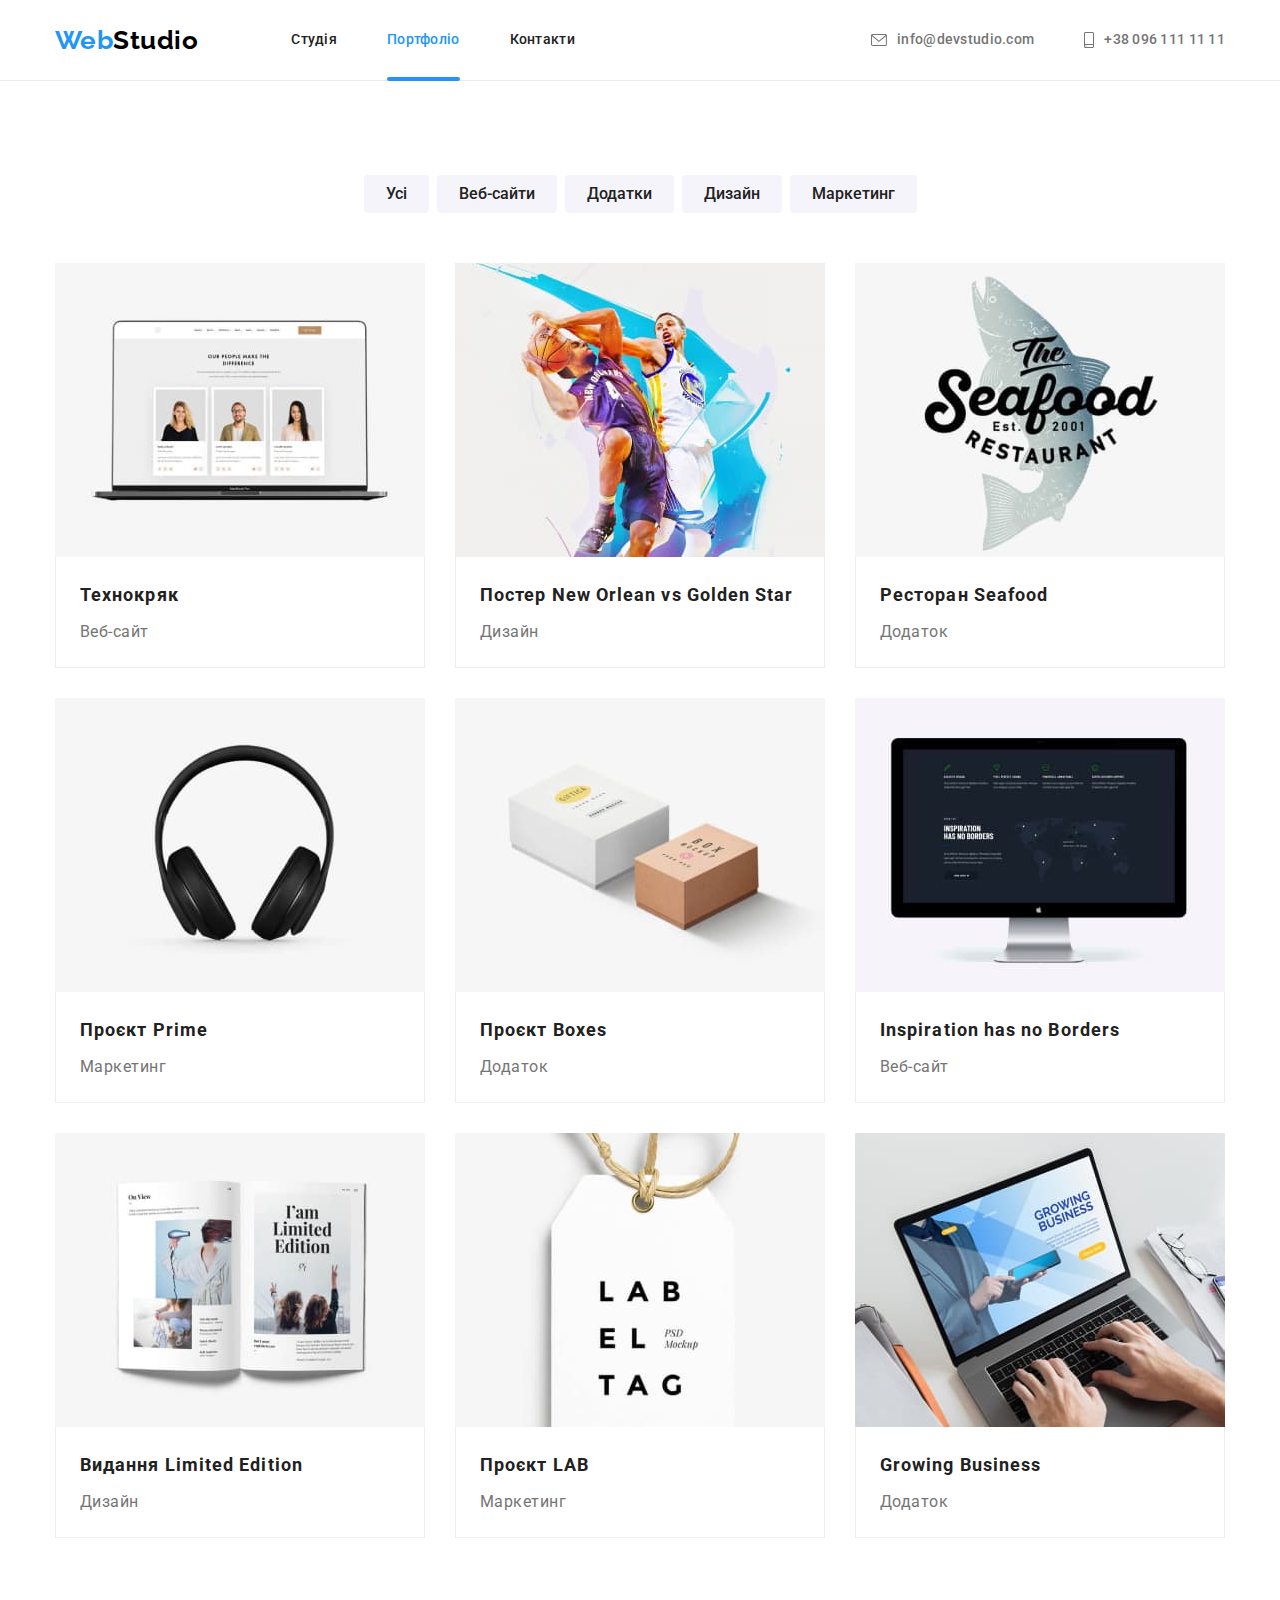
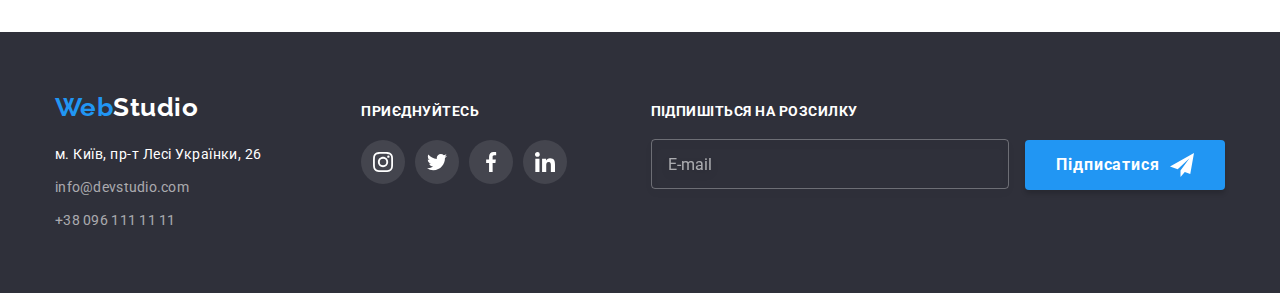
==== portfolio.html @ 4502554c "Initial commit" ====
<!DOCTYPE html>
<html lang="uk">

<head>
    <meta charset="utf-8" />
    <meta http-equiv="X-UA-Compatible" content="IE=edge" />
    <title>Web Studio (Version 2.1)</title>
    <meta name="viewport" content="width=device-width, initial-scale=1" />
    <link rel="preconnect" href="https://fonts.googleapis.com">
    <link rel="preconnect" href="https://fonts.gstatic.com" crossorigin>
    <link
        href="https://fonts.googleapis.com/css2?family=Raleway:wght@700&family=Roboto:wght@400;500;700;900&display=swap"
        rel="stylesheet">
    <link rel="stylesheet"
        href="https://cdnjs.cloudflare.com/ajax/libs/modern-normalize/1.0.0/modern-normalize.min.css" />
    <link rel="stylesheet" href="./css/styles.css" />

</head>

<body>
    <!-- шапка -->
    <header class="page-header">
        <div class="container">
            <!-- Навігація по сайту -->
            <nav class="nav">
                <a href="./index.html" class="logo"><span class="logo-accent">Web</span>Studio</a>
                <ul class="site-nav">
                    <li class="item"><a href="./index.html" class="link">Студія</a></li>
                    <li class="item"><a href="./portfolio.html" class="link current">Портфоліо</a></li>
                    <li class="item"><a href="#" class="link">Контакти</a></li>
                </ul>
            </nav>
            <ul class="contacts-list">
                <li class="item"><a href="mailto:info@devstudio.com" class="contacts">
                        <svg width="16" height="12">
                            <use href="./images/icons.svg#icon-envelope"></use>
                        </svg>info@devstudio.com
                    </a></li>
                <li class="item"><a href="tel:+38 096 111 11 11" class="contacts"><svg width="10" height="16">
                            <use href="./images/icons.svg#icon-smartphone"></use>
                        </svg>+38 096 111 11 11</a></li>
            </ul>
        </div>
    </header>
    <main>
        <section class="projects">
            <div class="container">
                <h1 class="visually-hidden">Projects</h1>
                <ul class="filter">
                    <li class="item"><button type="button" class="filter-button">Усі</button></li>
                    <li class="item"><button type="button" class="filter-button">Веб-сайти</button></li>
                    <li class="item"><button type="button" class="filter-button">Додатки</button></li>
                    <li class="item"><button type="button" class="filter-button">Дизайн</button></li>
                    <li class="item"><button type="button" class="filter-button">Маркетинг</button></li>
                </ul>
                <ul class="projects-list">
                    <li class="projects-item">
                        <a href="" class="projects-link">
                            <div class="projects-img">
                                <img src="./images/project1.jpg" alt="ноутбук з відкритим вебсайтом" width="370">
                                <div class="projects-overlay">
                                    <p>Ресурс пропонує комплексні пропозиції з різним
                                        рівнем функціоналу та сервісів. Все це дозволить відвідувачу отримати
                                        вичерпні відомості про компанію чи приватну особу.
                                    </p>
                                </div>
                            </div>
                            <div class="projects-discription">
                                <h2 class="title">Технокряк</h2>
                                <p class="text">Веб-сайт</p>
                            </div>

                        </a>
                    </li>
                    <li class="projects-item">
                        <a href="" class="projects-link">
                            <div class="projects-img">
                                <img src="./images/project2.jpg" alt="2 баскетболісти" width="370">
                                <div class="projects-overlay">
                                    <p>Ресурс пропонує комплексні пропозиції з різним
                                        рівнем функціоналу та сервісів. Все це дозволить відвідувачу отримати
                                        вичерпні відомості про компанію чи приватну особу.</p>
                                </div>
                            </div>
                            <div class="projects-discription">
                                <h2 class="title">Постер New Orlean vs Golden Star</h2>
                                <p class="text">Дизайн</p>
                            </div>
                        </a>
                    </li>
                    <li class="projects-item">
                        <a href="" class="projects-link">
                            <div class="projects-img">
                                <img src="./images/project3.jpg" alt="лого рибного ресторану" width="370">
                                <div class="projects-overlay">
                                    <p>Ресурс пропонує комплексні пропозиції з різним
                                        рівнем
                                        функціоналу та сервісів. Все це дозволить відвідувачу отримати
                                        вичерпні відомості про компанію чи приватну особу.</p>
                                </div>
                            </div>
                            <div class="projects-discription">
                                <h2 class="title">Ресторан Seafood</h2>
                                <p class="text">Додаток</p>
                            </div>
                        </a>
                    </li>
                    <li class="projects-item">
                        <a href="" class="projects-link">
                            <div class="projects-img">
                                <img src="./images/project4.jpg" alt="навушники" width="370">
                                <div class="projects-overlay">
                                    <p>Ресурс пропонує комплексні пропозиції з різним
                                        рівнем
                                        функціоналу та сервісів. Все це дозволить відвідувачу отримати
                                        вичерпні відомості про компанію чи приватну особу.</p>
                                </div>
                            </div>
                            <div class="projects-discription">
                                <h2 class="title">Проєкт Prime</h2>
                                <p class="text">Маркетинг</p>
                            </div>
                        </a>
                    </li>
                    <li class="projects-item">
                        <a href="" class="projects-link">
                            <div class="projects-img">
                                <img src="./images/project5.jpg" alt="2 коробки" width="370">
                                <div class="projects-overlay">
                                    <p>Ресурс пропонує комплексні пропозиції з різним
                                        рівнем
                                        функціоналу та сервісів. Все це дозволить відвідувачу отримати
                                        вичерпні відомості про компанію чи приватну особу.</p>
                                </div>
                            </div>
                            <div class="projects-discription">
                                <h2 class="title">Проєкт Boxes</h2>
                                <p class="text">Додаток</p>
                            </div>
                        </a>
                    </li>
                    <li class="projects-item">
                        <a href="" class="projects-link">
                            <div class="projects-img">
                                <img src="./images/project6.jpg" alt="компьютер Apple" width="370">
                                <div class="projects-overlay">
                                    <p>Ресурс пропонує комплексні пропозиції з різним
                                        рівнем
                                        функціоналу та сервісів. Все це дозволить відвідувачу отримати
                                        вичерпні відомості про компанію чи приватну особу.</p>
                                </div>
                            </div>
                            <div class="projects-discription">
                                <h2 class="title">Inspiration has no Borders</h2>
                                <p class="text">Веб-сайт</p>
                            </div>
                        </a>
                    </li>
                    <li class="projects-item">
                        <a href="" class="projects-link">
                            <div class="projects-img">
                                <img src="./images/project7.jpg" alt="відкрита книга" width="370">
                                <div class="projects-overlay">
                                    <p>Ресурс пропонує комплексні пропозиції з різним
                                        рівнем
                                        функціоналу та сервісів. Все це дозволить відвідувачу отримати
                                        вичерпні відомості про компанію чи приватну особу.</p>
                                </div>
                            </div>
                            <div class="projects-discription">
                                <h2 class="title">Видання Limited Edition</h2>
                                <p class="text">Дизайн</p>
                            </div>
                        </a>
                    </li>
                    <li class="projects-item">
                        <a href="" class="projects-link">
                            <div class="projects-img">
                                <img src="./images/project8.jpg" alt="етикетка від одягу" width="370">
                                <div class="projects-overlay">
                                    <p>Ресурс пропонує комплексні пропозиції з різним
                                        рівнем функціоналу та сервісів. Все це дозволить відвідувачу отримати
                                        вичерпні відомості про компанію чи приватну особу.</p>
                                </div>
                            </div>
                            <div class="projects-discription">
                                <h2 class="title">Проєкт LAB</h2>
                                <p class="text">Маркетинг</p>
                            </div>
                        </a>
                    </li>
                    <li class="projects-item">
                        <a href="" class="projects-link">
                            <div class="projects-img">
                                <img src="./images/project9.jpg" alt="людина працює на ноутбуці" width="370">
                                <div class="projects-overlay">
                                    <p>Ресурс пропонує комплексні пропозиції з різним
                                        рівнем
                                        функціоналу та сервісів. Все це дозволить відвідувачу отримати
                                        вичерпні відомості про компанію чи приватну особу.</p>
                                </div>
                            </div>
                            <div class="projects-discription">
                                <h2 class="title">Growing Business</h2>
                                <p class="text">Додаток</p>
                            </div>
                        </a>
                    </li>
                </ul>
            </div>
        </section>
    </main>
    <!-- футер -->
    <footer class="page-footer">
        <div class="container">
            <div class="footer-div">
                <div class="page-footer-contacts">
                    <a href="./index.html" class="logo"><span class="logo-accent">Web</span>Studio</a>
                    <address>
                        <ul class="address-list">
                            <li class="item"><a href="https://goo.gl/maps/CPtrU1FHBa2aNyZL9" class="location"
                                    target="_blank" rel="noopener noreferrer nofollow">м. Київ, пр-т Лесі Українки,
                                    26</a>
                            </li>
                            <li class="item"><a href="mailto:info@devstudio.com" class="contacts">info@devstudio.com</a>
                            </li>
                            <li class="item"><a href="tel:+38 096 111 11 11" class="contacts">+38 096 111 11 11</a></li>
                        </ul>
                    </address>
                </div>
                <div class="page-footer-soc-block">
                    <p class="soc-links-title">приєднуйтесь</p>
                    <ul class="soc-list">
                        <li class="soc-item"><a href="" class="soc-link"><svg class="soc-icon" width="20" height="20">
                                    <use href="./images/icons.svg#icon-instagram"></use>
                                </svg> </a></li>
                        <li class="soc-item"><a href="" class="soc-link"><svg class="soc-icon" width="20" height="20">
                                    <use href="./images/icons.svg#icon-twitter"></use>
                                </svg> </a></li>
                        <li class="soc-item"><a href="" class="soc-link"><svg class="soc-icon" width="20" height="20">
                                    <use href="./images/icons.svg#icon-facebook"></use>
                                </svg> </a></li>
                        <li class="soc-item"><a href="" class="soc-link"><svg class="soc-icon" width="20" height="20">
                                    <use href="./images/icons.svg#icon-linkedin"></use>
                                </svg> </a></li>
                    </ul>
                </div>
                <form name="form-subscribe" class="form-subscribe">
                    <label for="subscribe" class="subscribe-label">Підпишіться на розсилку</label>
                    <input type="email" name="email" id="subscribe" class="subscribe-input" placeholder="E-mail">
                    <button type="submit" class="subscribe-button">
                        <span class="button-text">Підписатися
                            <svg class="icon-send" width="24" height="24">
                                <use href="./images/icons.svg#icon-send"></use>
                            </svg>
                        </span>
                    </button>
                </form>
            </div>
        </div>
    </footer>
</body>

</html>
---- css/styles.css ----
/*   Для проверки границ блока:
outline: 2px dotted gray;
  background-color:tomato; */

:root {
  --primary-text-color: #757575;
  --main-light-color: #ffffff;
  --main-dark-color: #212121;
  --accent-color: #2196f3;
  --background-color: #ffffff;
  --section-background-color: #2f303a;
  --secondary-bcg-color: #f5f4fa;
}
body {
  background-color: var(--background-color);
  color: var(--primary-text-color);
  font-family: 'Roboto', sans-serif;
  font-weight: 400;
  letter-spacing: 0.03em;
}
/* Общие для всех */

h1,
h2,
h3,
h4,
h5,
h6,
p,
ul,
li {
  padding: 0;
  margin: 0;
}
a {
  text-decoration: none;
}
img {
  display: block;
  max-width: 100%;
  height: auto;
}
ul {
  list-style: none;
}
.title {
  color: var(--main-dark-color);
}
.section-title {
  color: var(--main-dark-color);
  font-weight: 700;
  font-size: 36px;
  line-height: 1.17;
  text-align: center;
}
.visually-hidden {
  position: absolute;
  white-space: nowrap;
  width: 1px;
  height: 1px;
  overflow: hidden;
  border: 0;
  padding: 0;
  clip: rect(0 0 0 0);
  clip-path: inset(50%);
  margin: -1px;
}
.section {
  padding: 94px 0;
}
.container {
  width: 1200px;
  padding: 0 15px;
  margin: 0 auto;
}

/* Header */
.page-header {
  border-bottom: 1px solid #ececec;
}

.logo {
  color: #000000;
  font-family: 'Raleway';
  font-weight: 700;
  font-size: 26px;
  line-height: 1.19;
  margin-right: 93px;
}
.logo-accent {
  color: var(--accent-color);
}
/* Site nav */
.page-header .container {
  display: flex;
  align-items: center;
  justify-content: space-between;
}
.nav {
  display: flex;
  align-items: center;
}
.site-nav {
  display: flex;
  align-items: center;
}
.site-nav .item:not(:last-child) {
  margin-right: 50px;
}
.site-nav .link {
  position: relative;
  display: block;
  padding-top: 32px;
  padding-bottom: 32px;
  transition-property: color;
  transition-duration: 250ms;
  transition-timing-function: cubic-bezier(0.4, 0, 0.2, 1);

  color: var(--main-dark-color);
  font-weight: 500;
  font-size: 14px;
  line-height: 1.14;
  letter-spacing: 0.02em;
}
.site-nav .link:hover,
.site-nav .link:focus {
  color: var(--accent-color);
}
.site-nav .link.current {
  color: var(--accent-color);
}
.link.current::after {
  content: '';
  position: absolute;
  bottom: -1px;
  display: block;
  width: 100%;
  height: 4px;
  background-color: currentColor;
  border-radius: 2px;
}
/* Контакты */
.contacts-list {
  display: flex;
}
.contacts-list .item:not(:last-child) {
  margin-right: 50px;
}
.contacts {
  display: flex;
  align-items: center;
  color: var(--primary-text-color);
  font-weight: 500;
  font-size: 14px;
  line-height: 1.14;
  letter-spacing: 0.02em;
  gap: 10px;
  fill: currentColor;
  transition-property: color;
  transition-duration: 250ms;
  transition-timing-function: cubic-bezier(0.4, 0, 0.2, 1);
}
.contacts:hover,
.contacts:focus {
  color: var(--accent-color);
  fill: currentColor;
}

/* Секция-герой */
.hero .container {
  padding-top: 200px;
  padding-bottom: 200px;
}
.hero {
  text-align: center;
  background-color: var(--section-background-color);
  background-image: linear-gradient(to right, rgba(47, 48, 58, 0.4), rgba(47, 48, 58, 0.4)),
    url(../images/hero1.jpg);
  max-width: 1600px;
  height: 600px;
  margin-left: auto;
  margin-right: auto;
  background-repeat: no-repeat;
  background-size: cover;
  background-position: center;
}
.hero-title {
  color: var(--main-light-color);
  font-weight: 900;
  font-size: 44px;
  line-height: 1.36;
  letter-spacing: 0.06em;
  text-transform: uppercase;
  margin-left: auto;
  margin-right: auto;
  margin-bottom: 30px;
  width: 696px;
}
.hero-btn {
  padding: 10px 32px;
  color: var(--main-light-color);
  background-color: var(--accent-color);
  border: 0;
  box-shadow: 0px 4px 4px rgba(0, 0, 0, 0.15);
  border-radius: 4px;
  cursor: pointer;
  font-family: inherit;
  font-weight: 700;
  font-size: 16px;
  line-height: 1.88;
  letter-spacing: 0.06em;
  transition-property: background-color;
  transition-duration: 250ms;
  transition-timing-function: cubic-bezier(0.4, 0, 0.2, 1);
}
.hero-btn:hover,
.hero-btn:focus {
  background-color: #188ce8;
}

/* Наші переваги (benefits) */
.benefits-list {
  display: flex;
  align-items: flex-start;
}
.benefits-list .item {
  margin-right: 30px;
  flex-basis: calc((100% - 90px) / 4);
}
.benefits-icon {
  display: flex;
  height: 120px;
  background-color: var(--secondary-bcg-color);
  border-radius: 4px;
  margin-bottom: 30px;
  align-items: center;
  justify-content: center;
}

.benefits-list .item:last-child {
  margin-right: 0;
}

.benefits .title {
  font-weight: 700;
  font-size: 14px;
  line-height: 1.14;
  text-transform: uppercase;
  margin-bottom: 10px;
}
.benefits-text {
  font-size: 14px;
  line-height: 1.7;
}

/* Чем занимаемся (features) */
.features {
  padding-top: 0;
}
.features .container {
  text-align: center;
}
.features-list {
  display: flex;
}
.features-list .item {
  flex-basis: calc((100% - 60px) / 3);
  position: relative;
}
.features-list .item:not(:last-child) {
  margin-right: 30px;
}
.features .section-title {
  margin-bottom: 50px;
}
.features-label {
  position: absolute;
  bottom: 0;
  padding: 27px;
  width: 100%;
  font-weight: 700;
  font-size: 14px;
  line-height: 1.14;
  text-align: center;
  text-transform: uppercase;
  color: var(--main-light-color);
  background-color: rgba(47, 48, 58, 0.8);
}

/* team */
.team {
  background-color: var(--secondary-bcg-color);
}
.team .container {
  text-align: center;
}
.team-list {
  display: flex;
  align-items: center;
}
.team .section-title {
  margin-bottom: 50px;
}
.team-member {
  background: var(--background-color);
  box-shadow: 0px 1px 3px rgba(0, 0, 0, 0.12), 0px 1px 1px rgba(0, 0, 0, 0.14),
    0px 2px 1px rgba(0, 0, 0, 0.2);
  border-radius: 0px 0px 4px 4px;
  flex-basis: calc((100% - 90px) / 4);
}
.team-member:not(:last-child) {
  margin-right: 30px;
}
.team-description {
  padding: 30px 32px;
}
.team-member .title {
  font-weight: 500;
  font-size: 16px;
  line-height: 1.18;
  margin-bottom: 10px;
}
.team-member-text {
  font-size: 16px;
  line-height: 1.18;
  margin-bottom: 16px;
}

.soc-list {
  display: flex;
  justify-content: center;
  gap: 10px;
}
.soc-link {
  width: 44px;
  height: 44px;
  display: flex;
  align-items: center;
  justify-content: center;
  border-radius: 50%;
  color: #afb1b8;
  background-color: var(--main-light-color);
  transition-property: background-color, color;
  transition-duration: 250ms;
  transition-timing-function: cubic-bezier(0.4, 0, 0.2, 1);
}

.soc-icon {
  fill: currentColor;
}
.soc-link:hover,
.soc-link:focus {
  background-color: var(--accent-color);
  color: var(--main-light-color);
}

/* Постійні клієнти */

.clients .section-title {
  margin-bottom: 50px;
}
.clients-list {
  display: flex;
  gap: 30px;
}
.clients-item {
  width: calc((100% - 150px) / 6);
}
.clients-link {
  width: 100%;
  height: 92px;
  display: flex;
  color: #afb1b8;
  border: 1px solid #afb1b8;
  border-radius: 4px;
  align-items: center;
  justify-content: center;
  transition-property: border-color, color;
  transition-duration: 250ms;
  transition-timing-function: cubic-bezier(0.4, 0, 0.2, 1);
}
.clients-icon {
  fill: currentColor;
}
.clients-link:hover,
.clients-link:focus {
  border-color: var(--accent-color);
  color: var(--accent-color);
}

/* Футер */
footer {
  background-color: var(--section-background-color);
}
.page-footer {
  padding-top: 60px;
  padding-bottom: 60px;
}
footer .logo {
  color: var(--main-light-color);
  display: block;
  margin-bottom: 20px;
}
.address-list .item:not(:last-child) {
  margin-bottom: 9px;
}
address .contacts {
  font-style: normal;
  font-weight: 400;
  font-size: 14px;
  line-height: 1.71;
  color: rgba(255, 255, 255, 0.6);
}
.location {
  font-style: normal;
  font-size: 14px;
  line-height: 1.71;
  color: var(--main-light-color);
  transition-property: color;
  transition-duration: 250ms;
  transition-timing-function: cubic-bezier(0.4, 0, 0.2, 1);
}
.location:hover,
.location:focus {
  color: var(--accent-color);
}
.page-footer-contacts {
  display: block;
  margin-right: 70px;
}
.page-footer-soc-block {
  display: block;
}
.footer-div {
  display: flex;
  align-items: baseline;
}
.soc-links-title {
  font-style: normal;
  font-weight: 700;
  font-size: 14px;
  line-height: 1.14;
  text-transform: uppercase;
  color: var(--main-light-color);
  margin-bottom: 20px;
}
.page-footer .soc-list {
  display: flex;
  gap: 10px;
}
.page-footer .soc-link {
  width: 44px;
  height: 44px;
  display: flex;
  align-items: center;
  justify-content: center;
  border-radius: 50%;
  color: var(--main-light-color);
  background-color: rgba(255, 255, 255, 0.1);
  transition-property: background-color;
  transition-duration: 250ms;
  transition-timing-function: cubic-bezier(0.4, 0, 0.2, 1);
}
.page-footer .soc-icon {
  fill: currentColor;
}
.page-footer .soc-link:hover,
.page-footer .soc-link:focus {
  background-color: var(--accent-color);
}
.form-subscribe {
  margin-left: auto;
}
.subscribe-label {
  display: block;
  margin-bottom: 20px;
  color: var(--main-light-color);
  font-weight: 700;
  font-size: 14px;
  line-height: 16px;
  text-transform: uppercase;
}
.subscribe-input {
  width: 358px;
  height: 50px;
  padding: 15px 16px;
  border: 1px solid rgba(255, 255, 255, 0.3);
  filter: drop-shadow(0px 4px 4px rgba(0, 0, 0, 0.15));
  border-radius: 4px;
  background-color: inherit;
  color: var(--main-light-color);
}
.subscribe-input::placeholder {
  font-size: 16px;
  line-height: 1.25;
  display: flex;
  align-items: center;
  color: rgba(255, 255, 255, 0.6);
}
.subscribe-button {
  width: 200px;
  height: 50px;
  margin-left: 12px;
  color: var(--main-light-color);
  background-color: var(--accent-color);
  border: 0;
  box-shadow: 0px 4px 4px rgba(0, 0, 0, 0.15);
  border-radius: 4px;
  cursor: pointer;
  font-family: inherit;
  font-weight: 700;
  font-size: 16px;
  line-height: 1.88;
  letter-spacing: 0.06em;
  transition-property: background-color;
  transition-duration: 250ms;
  transition-timing-function: cubic-bezier(0.4, 0, 0.2, 1);
}
.subscribe-button:hover,
.subscribe-button:focus {
  background-color: #188ce8;
}
.button-text {
  display: flex;
  align-items: center;
  justify-content: center;
}
.icon-send {
  margin-left: 10px;
  fill: var(--main-light-color);
}
/* Стили для portfolio.html */
.projects {
  padding: 94px 0;
}
.projects .filter {
  display: flex;
  justify-content: center;
  margin-bottom: 50px;
}
.filter .item:not(:last-child) {
  margin-right: 8px;
}

.filter-button {
  background-color: var(--secondary-bcg-color);
  color: var(--main-dark-color);
  border: 0;
  cursor: pointer;
  font-family: inherit;
  font-weight: 500;
  font-size: 16px;
  line-height: 1.62;
  text-align: center;
  background: var(--secondary-bcg-color);
  border-radius: 4px;
  padding: 6px 22px;
  transition-property: background-color, color, box-shadow;
  transition-duration: 250ms;
  transition-timing-function: cubic-bezier(0.4, 0, 0.2, 1);
}

.filter-button:hover,
.filter-button:focus,
.filter-button.current {
  background-color: var(--accent-color);
  color: var(--main-light-color);
  box-shadow: 0px 3px 1px rgba(0, 0, 0, 0.1), 0px 1px 2px rgba(0, 0, 0, 0.08),
    0px 2px 2px rgba(0, 0, 0, 0.12);
}
.projects-list {
  display: flex;
  flex-wrap: wrap;
  gap: 30px;
}
.projects-item {
  flex-basis: calc((100% - 60px) / 3);
}

.projects-img {
  position: relative;
  overflow: hidden;
}
.projects-link {
  position: relative;
  display: block;
  background: #ffffff;
  color: var(--primary-text-color);
  transition-property: box-shadow;
  transition-duration: 250ms;
  transition-timing-function: cubic-bezier(0.4, 0, 0.2, 1);
}
.projects-link:hover,
.projects-link:focus {
  box-shadow: 0px 1px 1px rgba(0, 0, 0, 0.12), 0px 4px 4px rgba(0, 0, 0, 0.06),
    1px 4px 6px rgba(0, 0, 0, 0.16);
}
.projects-link:hover .projects-overlay,
.projects-link:focus .projects-overlay {
  transform: translateY(0);
}

.projects-discription {
  padding: 20px 24px;
  border: 1px solid #eeeeee;
  border-top: 0;
}
.projects .title {
  font-weight: 700;
  font-size: 18px;
  line-height: 2;
  letter-spacing: 0.06em;
  margin-bottom: 4px;
}
.projects .text {
  font-size: 16px;
  line-height: 1.88;
}

.projects-overlay {
  position: absolute;
  left: 0;
  top: 0;

  width: 100%;
  height: 100%;
  display: flex;
  align-items: center;
  padding: 0 24px;

  transform: translateY(100%);
  transition-property: transform;
  transition-duration: 250ms;
  transition-timing-function: cubic-bezier(0.4, 0, 0.2, 1);

  font-size: 18px;
  line-height: 1.56;
  background-color: rgba(33, 150, 243, 0.9);
  color: var(--main-light-color);
}
/* Модальное окно */
.backdrop {
  position: fixed;
  top: 0;
  left: 0;
  width: 100%;
  height: 100%;
  opacity: 1;
  background: rgba(0, 0, 0, 0.2);
  transition: opacity 250ms cubic-bezier(0.4, 0, 0.2, 1),
    visibility 250ms cubic-bezier(0.4, 0, 0.2, 1);
}
.backdrop.is-hidden {
  opacity: 0;
  pointer-events: none;
  visibility: hidden;
}
.backdrop.is-hidden .modal {
  transform: translate(-50%, -50%) scale(0.9);
}

.modal {
  position: absolute;
  top: 50%;
  left: 50%;
  transform: translate(-50%, -50%) scale(1);
  width: 528px;
  height: 581px;
  background-color: var(--background-color);
  box-shadow: 0px 1px 3px rgba(0, 0, 0, 0.12), 0px 1px 1px rgba(0, 0, 0, 0.14),
    0px 2px 1px rgba(0, 0, 0, 0.2);
  border-radius: 4px;
  transition: transform 250ms cubic-bezier(0.4, 0, 0.2, 1),
    box-shadow 250ms cubic-bezier(0.4, 0, 0.2, 1);
  padding: 40px;
}
.close-button {
  position: absolute;
  top: 8px;
  right: 8px;
  width: 30px;
  height: 30px;
  border: 1px solid rgba(0, 0, 0, 0.1);
  border-radius: 50%;
  display: flex;
  align-items: center;
  justify-content: center;
  padding: 0;
  cursor: pointer;
  background: none;
  transition: fill 250ms cubic-bezier(0.4, 0, 0.2, 1);
}
.close-button:hover,
.close-button:focus {
  fill: var(--accent-color);
}
.contact-form-title {
  font-weight: 700;
  font-size: 20px;
  line-height: 1.15;
  text-align: center;
  color: var(--main-dark-color);
  margin-bottom: 12px;
}
.form-field {
  position: relative;
  display: flex;
  flex-direction: column;
  margin-bottom: 10px;
}

.form-label {
  display: block;
  margin-bottom: 4px;
  font-size: 12px;
  line-height: 1.17;
  letter-spacing: 0.01em;
}

.form-input {
  margin: 0;
  padding: 10px 11px 10px 41px;
  border: 1px solid rgba(33, 33, 33, 0.2);
  border-radius: 4px;
  outline: none;
  transition: border-color 250ms cubic-bezier(0.4, 0, 0.2, 1);
}
.form-input:focus {
  border-color: var(--accent-color);
}
.form-icon {
  position: absolute;
  left: 12px;
  top: 50%;
  transform: translateY(-50%);
  transition: fill 250ms cubic-bezier(0.4, 0, 0.2, 1);
}
.form-field:focus-within .form-icon {
  fill: var(--accent-color);
}
.form-textarea {
  width: 100%;
  height: 120px;
  resize: none;
  margin-bottom: 20px;
  padding: 12px 16px;
  border: 1px solid rgba(33, 33, 33, 0.2);
  border-radius: 4px;
  outline: none;
  transition: border-color 250ms cubic-bezier(0.4, 0, 0.2, 1);
}
.form-textarea::placeholder {
  font-size: 12px;
  line-height: 1.17;
  letter-spacing: 0.01em;
  color: rgba(117, 117, 117, 0.5);
}

.form-textarea:focus {
  border-color: var(--accent-color);
}
.form-checkbox-label {
  display: flex;
  align-items: center;
  justify-content: center;
  position: relative;
  height: 24px;
  font-size: 14px;
  line-height: 1.71;
  margin-bottom: 30px;
}
.policy-link {
  text-decoration: underline;
  color: var(--accent-color);
}
.icon-checkbox {
  border: 2px solid var(--main-dark-color);
  border-radius: 2px;
  fill: none;
  margin-right: 7px;
  transition: background-color 250ms cubic-bezier(0.4, 0, 0.2, 1),
    fill 250ms cubic-bezier(0.4, 0, 0.2, 1), border 250ms cubic-bezier(0.4, 0, 0.2, 1);
}
.checkbox-input:checked + .icon-checkbox {
  background-color: var(--accent-color);
  fill: var(--main-light-color);
  border: 0;
}

.form-button {
  display: block;
  width: 200px;
  height: 50px;
  margin: 0 auto;
  padding: 0;
  color: var(--main-light-color);
  background-color: var(--accent-color);
  border: 0;
  box-shadow: 0px 4px 4px rgba(0, 0, 0, 0.15);
  border-radius: 4px;
  cursor: pointer;
  font-family: inherit;
  font-weight: 700;
  font-size: 16px;
  line-height: 1.88;
  align-items: center;
  text-align: center;
  letter-spacing: 0.06em;
  transition-property: background-color;
  transition-duration: 250ms;
  transition-timing-function: cubic-bezier(0.4, 0, 0.2, 1);
}
.form-button:hover,
.form-button:focus {
  background-color: #188ce8;
}
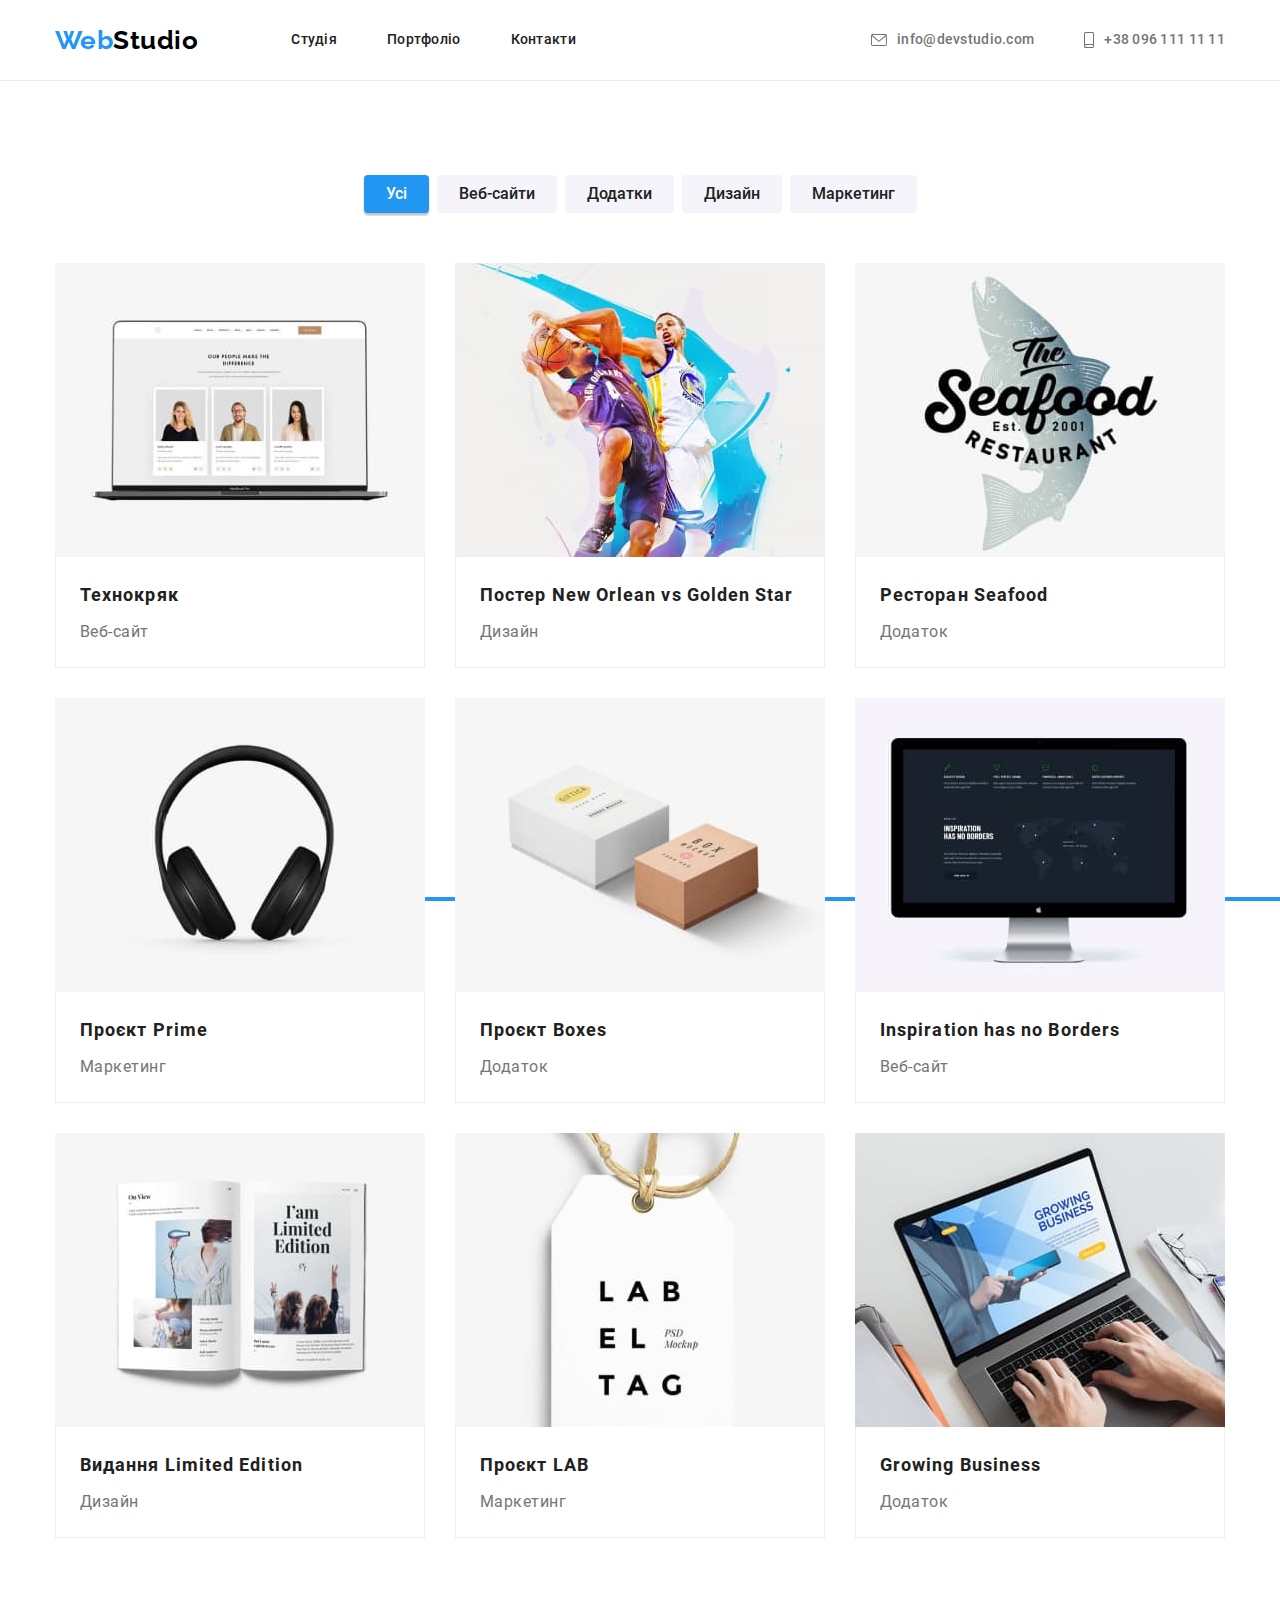
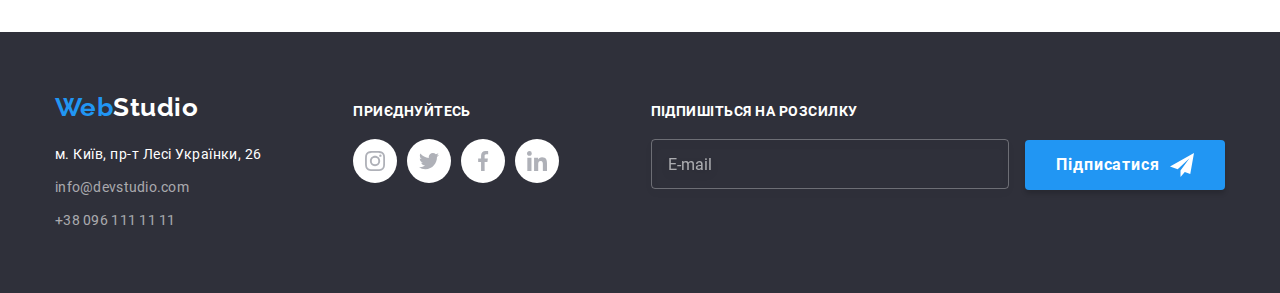
==== commit a0e3705a: "БЕМ+SAS" ====
--- a/portfolio.html
+++ b/portfolio.html
@@ -6,203 +6,201 @@
     <meta http-equiv="X-UA-Compatible" content="IE=edge" />
     <title>Web Studio (Version 2.1)</title>
     <meta name="viewport" content="width=device-width, initial-scale=1" />
-    <link rel="preconnect" href="https://fonts.googleapis.com">
-    <link rel="preconnect" href="https://fonts.gstatic.com" crossorigin>
-    <link
-        href="https://fonts.googleapis.com/css2?family=Raleway:wght@700&family=Roboto:wght@400;500;700;900&display=swap"
-        rel="stylesheet">
-    <link rel="stylesheet"
-        href="https://cdnjs.cloudflare.com/ajax/libs/modern-normalize/1.0.0/modern-normalize.min.css" />
     <link rel="stylesheet" href="./css/styles.css" />
+    <link rel="stylesheet" href="./css/main.min.css" />
 
 </head>
 
 <body>
     <!-- шапка -->
     <header class="page-header">
-        <div class="container">
+        <div class="container page-header__container">
             <!-- Навігація по сайту -->
-            <nav class="nav">
-                <a href="./index.html" class="logo"><span class="logo-accent">Web</span>Studio</a>
+            <nav class="page-header__nav">
+                <a href="./index.html" class="logo page-header__logo">Web<span
+                        class="logo—-dark-piece">Studio</span></a>
                 <ul class="site-nav">
-                    <li class="item"><a href="./index.html" class="link">Студія</a></li>
-                    <li class="item"><a href="./portfolio.html" class="link current">Портфоліо</a></li>
-                    <li class="item"><a href="#" class="link">Контакти</a></li>
+                    <li class="site-nav__item"><a href="./index.html" class="site-nav__link">Студія</a></li>
+                    <li class="site-nav__item site-nav__link--active"><a href="./portfolio.html"
+                            class="site-nav__link">Портфоліо</a></li>
+                    <li class="site-nav__item"><a href="#" class="site-nav__link">Контакти</a></li>
                 </ul>
             </nav>
             <ul class="contacts-list">
-                <li class="item"><a href="mailto:info@devstudio.com" class="contacts">
+                <li class="contacts-list__item"><a href="mailto:info@devstudio.com" class="contacts-list__link">
                         <svg width="16" height="12">
                             <use href="./images/icons.svg#icon-envelope"></use>
                         </svg>info@devstudio.com
                     </a></li>
-                <li class="item"><a href="tel:+38 096 111 11 11" class="contacts"><svg width="10" height="16">
+                <li class="contacts-list__item"><a href="tel:+38 096 111 11 11" class="contacts-list__link"><svg
+                            width="10" height="16">
                             <use href="./images/icons.svg#icon-smartphone"></use>
                         </svg>+38 096 111 11 11</a></li>
             </ul>
         </div>
     </header>
     <main>
-        <section class="projects">
+        <section class="projects section">
             <div class="container">
                 <h1 class="visually-hidden">Projects</h1>
                 <ul class="filter">
-                    <li class="item"><button type="button" class="filter-button">Усі</button></li>
-                    <li class="item"><button type="button" class="filter-button">Веб-сайти</button></li>
-                    <li class="item"><button type="button" class="filter-button">Додатки</button></li>
-                    <li class="item"><button type="button" class="filter-button">Дизайн</button></li>
-                    <li class="item"><button type="button" class="filter-button">Маркетинг</button></li>
+                    <li class="filter__item"><button type="button"
+                            class="filter__button filter__button--active">Усі</button></li>
+                    <li class="filter__item"><button type="button" class="filter__button">Веб-сайти</button></li>
+                    <li class="filter__item"><button type="button" class="filter__button">Додатки</button></li>
+                    <li class="filter__item"><button type="button" class="filter__button">Дизайн</button></li>
+                    <li class="filter__item"><button type="button" class="filter__button">Маркетинг</button></li>
                 </ul>
-                <ul class="projects-list">
-                    <li class="projects-item">
-                        <a href="" class="projects-link">
-                            <div class="projects-img">
+                <ul class="card-set">
+                    <li class="card-set__item">
+                        <a href="" class="project-card">
+                            <div class="project-card__image">
                                 <img src="./images/project1.jpg" alt="ноутбук з відкритим вебсайтом" width="370">
-                                <div class="projects-overlay">
+                                <div class="project-card__overlay">
                                     <p>Ресурс пропонує комплексні пропозиції з різним
                                         рівнем функціоналу та сервісів. Все це дозволить відвідувачу отримати
                                         вичерпні відомості про компанію чи приватну особу.
                                     </p>
                                 </div>
                             </div>
-                            <div class="projects-discription">
-                                <h2 class="title">Технокряк</h2>
-                                <p class="text">Веб-сайт</p>
-                            </div>
-
-                        </a>
-                    </li>
-                    <li class="projects-item">
-                        <a href="" class="projects-link">
-                            <div class="projects-img">
+                            <div class="project-card__meta">
+                                <h2 class="title project-card__name">Технокряк</h2>
+                                <p class="project-card__text">Веб-сайт</p>
+                            </div>
+
+                        </a>
+                    </li>
+                    <li class="card-set__item">
+                        <a href="" class="project-card">
+                            <div class="project-card__image">
                                 <img src="./images/project2.jpg" alt="2 баскетболісти" width="370">
-                                <div class="projects-overlay">
+                                <div class="project-card__overlay">
                                     <p>Ресурс пропонує комплексні пропозиції з різним
                                         рівнем функціоналу та сервісів. Все це дозволить відвідувачу отримати
                                         вичерпні відомості про компанію чи приватну особу.</p>
                                 </div>
                             </div>
-                            <div class="projects-discription">
-                                <h2 class="title">Постер New Orlean vs Golden Star</h2>
-                                <p class="text">Дизайн</p>
-                            </div>
-                        </a>
-                    </li>
-                    <li class="projects-item">
-                        <a href="" class="projects-link">
-                            <div class="projects-img">
+                            <div class="project-card__meta">
+                                <h2 class="title project-card__name">Постер New Orlean vs Golden Star</h2>
+                                <p class="project-card__text">Дизайн</p>
+                            </div>
+                        </a>
+                    </li>
+                    <li class="card-set__item">
+                        <a href="" class="project-card">
+                            <div class="project-card__image">
                                 <img src="./images/project3.jpg" alt="лого рибного ресторану" width="370">
-                                <div class="projects-overlay">
-                                    <p>Ресурс пропонує комплексні пропозиції з різним
-                                        рівнем
-                                        функціоналу та сервісів. Все це дозволить відвідувачу отримати
-                                        вичерпні відомості про компанію чи приватну особу.</p>
-                                </div>
-                            </div>
-                            <div class="projects-discription">
-                                <h2 class="title">Ресторан Seafood</h2>
-                                <p class="text">Додаток</p>
-                            </div>
-                        </a>
-                    </li>
-                    <li class="projects-item">
-                        <a href="" class="projects-link">
-                            <div class="projects-img">
+                                <div class="project-card__overlay">
+                                    <p>Ресурс пропонує комплексні пропозиції з різним
+                                        рівнем
+                                        функціоналу та сервісів. Все це дозволить відвідувачу отримати
+                                        вичерпні відомості про компанію чи приватну особу.</p>
+                                </div>
+                            </div>
+                            <div class="project-card__meta">
+                                <h2 class="title project-card__name">Ресторан Seafood</h2>
+                                <p class="project-card__text">Додаток</p>
+                            </div>
+                        </a>
+                    </li>
+                    <li class="card-set__item">
+                        <a href="" class="project-card">
+                            <div class="project-card__image">
                                 <img src="./images/project4.jpg" alt="навушники" width="370">
-                                <div class="projects-overlay">
-                                    <p>Ресурс пропонує комплексні пропозиції з різним
-                                        рівнем
-                                        функціоналу та сервісів. Все це дозволить відвідувачу отримати
-                                        вичерпні відомості про компанію чи приватну особу.</p>
-                                </div>
-                            </div>
-                            <div class="projects-discription">
-                                <h2 class="title">Проєкт Prime</h2>
-                                <p class="text">Маркетинг</p>
-                            </div>
-                        </a>
-                    </li>
-                    <li class="projects-item">
-                        <a href="" class="projects-link">
-                            <div class="projects-img">
+                                <div class="project-card__overlay">
+                                    <p>Ресурс пропонує комплексні пропозиції з різним
+                                        рівнем
+                                        функціоналу та сервісів. Все це дозволить відвідувачу отримати
+                                        вичерпні відомості про компанію чи приватну особу.</p>
+                                </div>
+                            </div>
+                            <div class="project-card__meta">
+                                <h2 class="title project-card__name">Проєкт Prime</h2>
+                                <p class="project-card__text">Маркетинг</p>
+                            </div>
+                        </a>
+                    </li>
+                    <li class="card-set__item">
+                        <a href="" class="project-card">
+                            <div class="project-card__image">
                                 <img src="./images/project5.jpg" alt="2 коробки" width="370">
-                                <div class="projects-overlay">
-                                    <p>Ресурс пропонує комплексні пропозиції з різним
-                                        рівнем
-                                        функціоналу та сервісів. Все це дозволить відвідувачу отримати
-                                        вичерпні відомості про компанію чи приватну особу.</p>
-                                </div>
-                            </div>
-                            <div class="projects-discription">
-                                <h2 class="title">Проєкт Boxes</h2>
-                                <p class="text">Додаток</p>
-                            </div>
-                        </a>
-                    </li>
-                    <li class="projects-item">
-                        <a href="" class="projects-link">
-                            <div class="projects-img">
+                                <div class="project-card__overlay">
+                                    <p>Ресурс пропонує комплексні пропозиції з різним
+                                        рівнем
+                                        функціоналу та сервісів. Все це дозволить відвідувачу отримати
+                                        вичерпні відомості про компанію чи приватну особу.</p>
+                                </div>
+                            </div>
+                            <div class="project-card__meta">
+                                <h2 class="title project-card__name">Проєкт Boxes</h2>
+                                <p class="project-card__text">Додаток</p>
+                            </div>
+                        </a>
+                    </li>
+                    <li class="card-set__item">
+                        <a href="" class="project-card">
+                            <div class="project-card__image">
                                 <img src="./images/project6.jpg" alt="компьютер Apple" width="370">
-                                <div class="projects-overlay">
-                                    <p>Ресурс пропонує комплексні пропозиції з різним
-                                        рівнем
-                                        функціоналу та сервісів. Все це дозволить відвідувачу отримати
-                                        вичерпні відомості про компанію чи приватну особу.</p>
-                                </div>
-                            </div>
-                            <div class="projects-discription">
-                                <h2 class="title">Inspiration has no Borders</h2>
-                                <p class="text">Веб-сайт</p>
-                            </div>
-                        </a>
-                    </li>
-                    <li class="projects-item">
-                        <a href="" class="projects-link">
-                            <div class="projects-img">
+                                <div class="project-card__overlay">
+                                    <p>Ресурс пропонує комплексні пропозиції з різним
+                                        рівнем
+                                        функціоналу та сервісів. Все це дозволить відвідувачу отримати
+                                        вичерпні відомості про компанію чи приватну особу.</p>
+                                </div>
+                            </div>
+                            <div class="project-card__meta">
+                                <h2 class="title project-card__name">Inspiration has no Borders</h2>
+                                <p class="project-card__text">Веб-сайт</p>
+                            </div>
+                        </a>
+                    </li>
+                    <li class="card-set__item">
+                        <a href="" class="project-card">
+                            <div class="project-card__image">
                                 <img src="./images/project7.jpg" alt="відкрита книга" width="370">
-                                <div class="projects-overlay">
-                                    <p>Ресурс пропонує комплексні пропозиції з різним
-                                        рівнем
-                                        функціоналу та сервісів. Все це дозволить відвідувачу отримати
-                                        вичерпні відомості про компанію чи приватну особу.</p>
-                                </div>
-                            </div>
-                            <div class="projects-discription">
-                                <h2 class="title">Видання Limited Edition</h2>
-                                <p class="text">Дизайн</p>
-                            </div>
-                        </a>
-                    </li>
-                    <li class="projects-item">
-                        <a href="" class="projects-link">
-                            <div class="projects-img">
+                                <div class="project-card__overlay">
+                                    <p>Ресурс пропонує комплексні пропозиції з різним
+                                        рівнем
+                                        функціоналу та сервісів. Все це дозволить відвідувачу отримати
+                                        вичерпні відомості про компанію чи приватну особу.</p>
+                                </div>
+                            </div>
+                            <div class="project-card__meta">
+                                <h2 class="title project-card__name">Видання Limited Edition</h2>
+                                <p class="project-card__text">Дизайн</p>
+                            </div>
+                        </a>
+                    </li>
+                    <li class="card-set__item">
+                        <a href="" class="project-card">
+                            <div class="project-card__image">
                                 <img src="./images/project8.jpg" alt="етикетка від одягу" width="370">
-                                <div class="projects-overlay">
+                                <div class="project-card__overlay">
                                     <p>Ресурс пропонує комплексні пропозиції з різним
                                         рівнем функціоналу та сервісів. Все це дозволить відвідувачу отримати
                                         вичерпні відомості про компанію чи приватну особу.</p>
                                 </div>
                             </div>
-                            <div class="projects-discription">
-                                <h2 class="title">Проєкт LAB</h2>
-                                <p class="text">Маркетинг</p>
-                            </div>
-                        </a>
-                    </li>
-                    <li class="projects-item">
-                        <a href="" class="projects-link">
-                            <div class="projects-img">
+                            <div class="project-card__meta">
+                                <h2 class="title project-card__name">Проєкт LAB</h2>
+                                <p class="project-card__text">Маркетинг</p>
+                            </div>
+                        </a>
+                    </li>
+                    <li class="card-set__item">
+                        <a href="" class="project-card">
+                            <div class="project-card__image">
                                 <img src="./images/project9.jpg" alt="людина працює на ноутбуці" width="370">
-                                <div class="projects-overlay">
-                                    <p>Ресурс пропонує комплексні пропозиції з різним
-                                        рівнем
-                                        функціоналу та сервісів. Все це дозволить відвідувачу отримати
-                                        вичерпні відомості про компанію чи приватну особу.</p>
-                                </div>
-                            </div>
-                            <div class="projects-discription">
-                                <h2 class="title">Growing Business</h2>
-                                <p class="text">Додаток</p>
+                                <div class="project-card__overlay">
+                                    <p>Ресурс пропонує комплексні пропозиції з різним
+                                        рівнем
+                                        функціоналу та сервісів. Все це дозволить відвідувачу отримати
+                                        вичерпні відомості про компанію чи приватну особу.</p>
+                                </div>
+                            </div>
+                            <div class="project-card__meta">
+                                <h2 class="title project-card__name">Growing Business</h2>
+                                <p class="project-card__text">Додаток</p>
                             </div>
                         </a>
                     </li>
@@ -213,47 +211,53 @@
     <!-- футер -->
     <footer class="page-footer">
         <div class="container">
-            <div class="footer-div">
-                <div class="page-footer-contacts">
-                    <a href="./index.html" class="logo"><span class="logo-accent">Web</span>Studio</a>
+            <div class="page-footer__outbox">
+                <div class="page-footer__inbox">
+                    <a href="./index.html" class="logo page-footer__logo">Web<span
+                            class="logo-—white-piece">Studio</span></a>
                     <address>
                         <ul class="address-list">
-                            <li class="item"><a href="https://goo.gl/maps/CPtrU1FHBa2aNyZL9" class="location"
-                                    target="_blank" rel="noopener noreferrer nofollow">м. Київ, пр-т Лесі Українки,
-                                    26</a>
+                            <li class="address-list__item"><a href="https://goo.gl/maps/CPtrU1FHBa2aNyZL9"
+                                    class="address-list__location" target="_blank" rel="noopener noreferrer nofollow">м.
+                                    Київ, пр-т Лесі Українки, 26</a>
                             </li>
-                            <li class="item"><a href="mailto:info@devstudio.com" class="contacts">info@devstudio.com</a>
+                            <li class="address-list__item"><a href="mailto:info@devstudio.com"
+                                    class="address-list__contacts">info@devstudio.com</a>
                             </li>
-                            <li class="item"><a href="tel:+38 096 111 11 11" class="contacts">+38 096 111 11 11</a></li>
+                            <li class="address-list__item"><a href="tel:+38 096 111 11 11"
+                                    class="address-list__contacts">+38 096 111
+                                    11 11</a></li>
                         </ul>
                     </address>
                 </div>
-                <div class="page-footer-soc-block">
-                    <p class="soc-links-title">приєднуйтесь</p>
+                <div class="page-footer__soc-block">
+                    <p class="page-footer__subtitle">приєднуйтесь</p>
                     <ul class="soc-list">
-                        <li class="soc-item"><a href="" class="soc-link"><svg class="soc-icon" width="20" height="20">
+                        <li class="soc-list__item"><a href="" class="soc-list__link soc-list__link--dark"><svg
+                                    class="soc-list__icon" width="20" height="20">
                                     <use href="./images/icons.svg#icon-instagram"></use>
                                 </svg> </a></li>
-                        <li class="soc-item"><a href="" class="soc-link"><svg class="soc-icon" width="20" height="20">
+                        <li class="soc-list__item"><a href="" class="soc-list__link soc-list__link--dark"><svg
+                                    class="soc-list__icon" width="20" height="20">
                                     <use href="./images/icons.svg#icon-twitter"></use>
                                 </svg> </a></li>
-                        <li class="soc-item"><a href="" class="soc-link"><svg class="soc-icon" width="20" height="20">
+                        <li class="soc-list__item"><a href="" class="soc-list__link soc-list__link--dark"><svg
+                                    class="soc-list__icon" width="20" height="20">
                                     <use href="./images/icons.svg#icon-facebook"></use>
                                 </svg> </a></li>
-                        <li class="soc-item"><a href="" class="soc-link"><svg class="soc-icon" width="20" height="20">
+                        <li class="soc-list__item"><a href="" class="soc-list__link soc-list__link--dark"><svg
+                                    class="soc-list__icon" width="20" height="20">
                                     <use href="./images/icons.svg#icon-linkedin"></use>
                                 </svg> </a></li>
                     </ul>
                 </div>
-                <form name="form-subscribe" class="form-subscribe">
-                    <label for="subscribe" class="subscribe-label">Підпишіться на розсилку</label>
-                    <input type="email" name="email" id="subscribe" class="subscribe-input" placeholder="E-mail">
-                    <button type="submit" class="subscribe-button">
-                        <span class="button-text">Підписатися
-                            <svg class="icon-send" width="24" height="24">
-                                <use href="./images/icons.svg#icon-send"></use>
-                            </svg>
-                        </span>
+                <form name="form-subscribe" class="page-footer__form-subscribe">
+                    <label for="subscribe" class="page-footer__subtitle">Підпишіться на розсилку</label>
+                    <input type="email" name="email" id="subscribe" class="page-footer__input" placeholder="E-mail">
+                    <button type="submit" class="button page-footer__button">Підписатися
+                        <svg class="button__append" width="24" height="24">
+                            <use href="./images/icons.svg#icon-send"></use>
+                        </svg>
                     </button>
                 </form>
             </div>
--- a/css/styles.css
+++ b/css/styles.css
@@ -1,816 +1,21 @@
-/*   Для проверки границ блока:
-outline: 2px dotted gray;
-  background-color:tomato; */
+/* Header */
 
-:root {
-  --primary-text-color: #757575;
-  --main-light-color: #ffffff;
-  --main-dark-color: #212121;
-  --accent-color: #2196f3;
-  --background-color: #ffffff;
-  --section-background-color: #2f303a;
-  --secondary-bcg-color: #f5f4fa;
-}
-body {
-  background-color: var(--background-color);
-  color: var(--primary-text-color);
-  font-family: 'Roboto', sans-serif;
-  font-weight: 400;
-  letter-spacing: 0.03em;
-}
-/* Общие для всех */
+/* Site nav */
 
-h1,
-h2,
-h3,
-h4,
-h5,
-h6,
-p,
-ul,
-li {
-  padding: 0;
-  margin: 0;
-}
-a {
-  text-decoration: none;
-}
-img {
-  display: block;
-  max-width: 100%;
-  height: auto;
-}
-ul {
-  list-style: none;
-}
-.title {
-  color: var(--main-dark-color);
-}
-.section-title {
-  color: var(--main-dark-color);
-  font-weight: 700;
-  font-size: 36px;
-  line-height: 1.17;
-  text-align: center;
-}
-.visually-hidden {
-  position: absolute;
-  white-space: nowrap;
-  width: 1px;
-  height: 1px;
-  overflow: hidden;
-  border: 0;
-  padding: 0;
-  clip: rect(0 0 0 0);
-  clip-path: inset(50%);
-  margin: -1px;
-}
-.section {
-  padding: 94px 0;
-}
-.container {
-  width: 1200px;
-  padding: 0 15px;
-  margin: 0 auto;
-}
-
-/* Header */
-.page-header {
-  border-bottom: 1px solid #ececec;
-}
-
-.logo {
-  color: #000000;
-  font-family: 'Raleway';
-  font-weight: 700;
-  font-size: 26px;
-  line-height: 1.19;
-  margin-right: 93px;
-}
-.logo-accent {
-  color: var(--accent-color);
-}
-/* Site nav */
-.page-header .container {
-  display: flex;
-  align-items: center;
-  justify-content: space-between;
-}
-.nav {
-  display: flex;
-  align-items: center;
-}
-.site-nav {
-  display: flex;
-  align-items: center;
-}
-.site-nav .item:not(:last-child) {
-  margin-right: 50px;
-}
-.site-nav .link {
-  position: relative;
-  display: block;
-  padding-top: 32px;
-  padding-bottom: 32px;
-  transition-property: color;
-  transition-duration: 250ms;
-  transition-timing-function: cubic-bezier(0.4, 0, 0.2, 1);
-
-  color: var(--main-dark-color);
-  font-weight: 500;
-  font-size: 14px;
-  line-height: 1.14;
-  letter-spacing: 0.02em;
-}
-.site-nav .link:hover,
-.site-nav .link:focus {
-  color: var(--accent-color);
-}
-.site-nav .link.current {
-  color: var(--accent-color);
-}
-.link.current::after {
-  content: '';
-  position: absolute;
-  bottom: -1px;
-  display: block;
-  width: 100%;
-  height: 4px;
-  background-color: currentColor;
-  border-radius: 2px;
-}
 /* Контакты */
-.contacts-list {
-  display: flex;
-}
-.contacts-list .item:not(:last-child) {
-  margin-right: 50px;
-}
-.contacts {
-  display: flex;
-  align-items: center;
-  color: var(--primary-text-color);
-  font-weight: 500;
-  font-size: 14px;
-  line-height: 1.14;
-  letter-spacing: 0.02em;
-  gap: 10px;
-  fill: currentColor;
-  transition-property: color;
-  transition-duration: 250ms;
-  transition-timing-function: cubic-bezier(0.4, 0, 0.2, 1);
-}
-.contacts:hover,
-.contacts:focus {
-  color: var(--accent-color);
-  fill: currentColor;
-}
 
 /* Секция-герой */
-.hero .container {
-  padding-top: 200px;
-  padding-bottom: 200px;
-}
-.hero {
-  text-align: center;
-  background-color: var(--section-background-color);
-  background-image: linear-gradient(to right, rgba(47, 48, 58, 0.4), rgba(47, 48, 58, 0.4)),
-    url(../images/hero1.jpg);
-  max-width: 1600px;
-  height: 600px;
-  margin-left: auto;
-  margin-right: auto;
-  background-repeat: no-repeat;
-  background-size: cover;
-  background-position: center;
-}
-.hero-title {
-  color: var(--main-light-color);
-  font-weight: 900;
-  font-size: 44px;
-  line-height: 1.36;
-  letter-spacing: 0.06em;
-  text-transform: uppercase;
-  margin-left: auto;
-  margin-right: auto;
-  margin-bottom: 30px;
-  width: 696px;
-}
-.hero-btn {
-  padding: 10px 32px;
-  color: var(--main-light-color);
-  background-color: var(--accent-color);
-  border: 0;
-  box-shadow: 0px 4px 4px rgba(0, 0, 0, 0.15);
-  border-radius: 4px;
-  cursor: pointer;
-  font-family: inherit;
-  font-weight: 700;
-  font-size: 16px;
-  line-height: 1.88;
-  letter-spacing: 0.06em;
-  transition-property: background-color;
-  transition-duration: 250ms;
-  transition-timing-function: cubic-bezier(0.4, 0, 0.2, 1);
-}
-.hero-btn:hover,
-.hero-btn:focus {
-  background-color: #188ce8;
-}
 
 /* Наші переваги (benefits) */
-.benefits-list {
-  display: flex;
-  align-items: flex-start;
-}
-.benefits-list .item {
-  margin-right: 30px;
-  flex-basis: calc((100% - 90px) / 4);
-}
-.benefits-icon {
-  display: flex;
-  height: 120px;
-  background-color: var(--secondary-bcg-color);
-  border-radius: 4px;
-  margin-bottom: 30px;
-  align-items: center;
-  justify-content: center;
-}
-
-.benefits-list .item:last-child {
-  margin-right: 0;
-}
-
-.benefits .title {
-  font-weight: 700;
-  font-size: 14px;
-  line-height: 1.14;
-  text-transform: uppercase;
-  margin-bottom: 10px;
-}
-.benefits-text {
-  font-size: 14px;
-  line-height: 1.7;
-}
 
 /* Чем занимаемся (features) */
-.features {
-  padding-top: 0;
-}
-.features .container {
-  text-align: center;
-}
-.features-list {
-  display: flex;
-}
-.features-list .item {
-  flex-basis: calc((100% - 60px) / 3);
-  position: relative;
-}
-.features-list .item:not(:last-child) {
-  margin-right: 30px;
-}
-.features .section-title {
-  margin-bottom: 50px;
-}
-.features-label {
-  position: absolute;
-  bottom: 0;
-  padding: 27px;
-  width: 100%;
-  font-weight: 700;
-  font-size: 14px;
-  line-height: 1.14;
-  text-align: center;
-  text-transform: uppercase;
-  color: var(--main-light-color);
-  background-color: rgba(47, 48, 58, 0.8);
-}
 
 /* team */
-.team {
-  background-color: var(--secondary-bcg-color);
-}
-.team .container {
-  text-align: center;
-}
-.team-list {
-  display: flex;
-  align-items: center;
-}
-.team .section-title {
-  margin-bottom: 50px;
-}
-.team-member {
-  background: var(--background-color);
-  box-shadow: 0px 1px 3px rgba(0, 0, 0, 0.12), 0px 1px 1px rgba(0, 0, 0, 0.14),
-    0px 2px 1px rgba(0, 0, 0, 0.2);
-  border-radius: 0px 0px 4px 4px;
-  flex-basis: calc((100% - 90px) / 4);
-}
-.team-member:not(:last-child) {
-  margin-right: 30px;
-}
-.team-description {
-  padding: 30px 32px;
-}
-.team-member .title {
-  font-weight: 500;
-  font-size: 16px;
-  line-height: 1.18;
-  margin-bottom: 10px;
-}
-.team-member-text {
-  font-size: 16px;
-  line-height: 1.18;
-  margin-bottom: 16px;
-}
-
-.soc-list {
-  display: flex;
-  justify-content: center;
-  gap: 10px;
-}
-.soc-link {
-  width: 44px;
-  height: 44px;
-  display: flex;
-  align-items: center;
-  justify-content: center;
-  border-radius: 50%;
-  color: #afb1b8;
-  background-color: var(--main-light-color);
-  transition-property: background-color, color;
-  transition-duration: 250ms;
-  transition-timing-function: cubic-bezier(0.4, 0, 0.2, 1);
-}
-
-.soc-icon {
-  fill: currentColor;
-}
-.soc-link:hover,
-.soc-link:focus {
-  background-color: var(--accent-color);
-  color: var(--main-light-color);
-}
 
 /* Постійні клієнти */
 
-.clients .section-title {
-  margin-bottom: 50px;
-}
-.clients-list {
-  display: flex;
-  gap: 30px;
-}
-.clients-item {
-  width: calc((100% - 150px) / 6);
-}
-.clients-link {
-  width: 100%;
-  height: 92px;
-  display: flex;
-  color: #afb1b8;
-  border: 1px solid #afb1b8;
-  border-radius: 4px;
-  align-items: center;
-  justify-content: center;
-  transition-property: border-color, color;
-  transition-duration: 250ms;
-  transition-timing-function: cubic-bezier(0.4, 0, 0.2, 1);
-}
-.clients-icon {
-  fill: currentColor;
-}
-.clients-link:hover,
-.clients-link:focus {
-  border-color: var(--accent-color);
-  color: var(--accent-color);
-}
+/* Футер */
 
-/* Футер */
-footer {
-  background-color: var(--section-background-color);
-}
-.page-footer {
-  padding-top: 60px;
-  padding-bottom: 60px;
-}
-footer .logo {
-  color: var(--main-light-color);
-  display: block;
-  margin-bottom: 20px;
-}
-.address-list .item:not(:last-child) {
-  margin-bottom: 9px;
-}
-address .contacts {
-  font-style: normal;
-  font-weight: 400;
-  font-size: 14px;
-  line-height: 1.71;
-  color: rgba(255, 255, 255, 0.6);
-}
-.location {
-  font-style: normal;
-  font-size: 14px;
-  line-height: 1.71;
-  color: var(--main-light-color);
-  transition-property: color;
-  transition-duration: 250ms;
-  transition-timing-function: cubic-bezier(0.4, 0, 0.2, 1);
-}
-.location:hover,
-.location:focus {
-  color: var(--accent-color);
-}
-.page-footer-contacts {
-  display: block;
-  margin-right: 70px;
-}
-.page-footer-soc-block {
-  display: block;
-}
-.footer-div {
-  display: flex;
-  align-items: baseline;
-}
-.soc-links-title {
-  font-style: normal;
-  font-weight: 700;
-  font-size: 14px;
-  line-height: 1.14;
-  text-transform: uppercase;
-  color: var(--main-light-color);
-  margin-bottom: 20px;
-}
-.page-footer .soc-list {
-  display: flex;
-  gap: 10px;
-}
-.page-footer .soc-link {
-  width: 44px;
-  height: 44px;
-  display: flex;
-  align-items: center;
-  justify-content: center;
-  border-radius: 50%;
-  color: var(--main-light-color);
-  background-color: rgba(255, 255, 255, 0.1);
-  transition-property: background-color;
-  transition-duration: 250ms;
-  transition-timing-function: cubic-bezier(0.4, 0, 0.2, 1);
-}
-.page-footer .soc-icon {
-  fill: currentColor;
-}
-.page-footer .soc-link:hover,
-.page-footer .soc-link:focus {
-  background-color: var(--accent-color);
-}
-.form-subscribe {
-  margin-left: auto;
-}
-.subscribe-label {
-  display: block;
-  margin-bottom: 20px;
-  color: var(--main-light-color);
-  font-weight: 700;
-  font-size: 14px;
-  line-height: 16px;
-  text-transform: uppercase;
-}
-.subscribe-input {
-  width: 358px;
-  height: 50px;
-  padding: 15px 16px;
-  border: 1px solid rgba(255, 255, 255, 0.3);
-  filter: drop-shadow(0px 4px 4px rgba(0, 0, 0, 0.15));
-  border-radius: 4px;
-  background-color: inherit;
-  color: var(--main-light-color);
-}
-.subscribe-input::placeholder {
-  font-size: 16px;
-  line-height: 1.25;
-  display: flex;
-  align-items: center;
-  color: rgba(255, 255, 255, 0.6);
-}
-.subscribe-button {
-  width: 200px;
-  height: 50px;
-  margin-left: 12px;
-  color: var(--main-light-color);
-  background-color: var(--accent-color);
-  border: 0;
-  box-shadow: 0px 4px 4px rgba(0, 0, 0, 0.15);
-  border-radius: 4px;
-  cursor: pointer;
-  font-family: inherit;
-  font-weight: 700;
-  font-size: 16px;
-  line-height: 1.88;
-  letter-spacing: 0.06em;
-  transition-property: background-color;
-  transition-duration: 250ms;
-  transition-timing-function: cubic-bezier(0.4, 0, 0.2, 1);
-}
-.subscribe-button:hover,
-.subscribe-button:focus {
-  background-color: #188ce8;
-}
-.button-text {
-  display: flex;
-  align-items: center;
-  justify-content: center;
-}
-.icon-send {
-  margin-left: 10px;
-  fill: var(--main-light-color);
-}
 /* Стили для portfolio.html */
-.projects {
-  padding: 94px 0;
-}
-.projects .filter {
-  display: flex;
-  justify-content: center;
-  margin-bottom: 50px;
-}
-.filter .item:not(:last-child) {
-  margin-right: 8px;
-}
 
-.filter-button {
-  background-color: var(--secondary-bcg-color);
-  color: var(--main-dark-color);
-  border: 0;
-  cursor: pointer;
-  font-family: inherit;
-  font-weight: 500;
-  font-size: 16px;
-  line-height: 1.62;
-  text-align: center;
-  background: var(--secondary-bcg-color);
-  border-radius: 4px;
-  padding: 6px 22px;
-  transition-property: background-color, color, box-shadow;
-  transition-duration: 250ms;
-  transition-timing-function: cubic-bezier(0.4, 0, 0.2, 1);
-}
-
-.filter-button:hover,
-.filter-button:focus,
-.filter-button.current {
-  background-color: var(--accent-color);
-  color: var(--main-light-color);
-  box-shadow: 0px 3px 1px rgba(0, 0, 0, 0.1), 0px 1px 2px rgba(0, 0, 0, 0.08),
-    0px 2px 2px rgba(0, 0, 0, 0.12);
-}
-.projects-list {
-  display: flex;
-  flex-wrap: wrap;
-  gap: 30px;
-}
-.projects-item {
-  flex-basis: calc((100% - 60px) / 3);
-}
-
-.projects-img {
-  position: relative;
-  overflow: hidden;
-}
-.projects-link {
-  position: relative;
-  display: block;
-  background: #ffffff;
-  color: var(--primary-text-color);
-  transition-property: box-shadow;
-  transition-duration: 250ms;
-  transition-timing-function: cubic-bezier(0.4, 0, 0.2, 1);
-}
-.projects-link:hover,
-.projects-link:focus {
-  box-shadow: 0px 1px 1px rgba(0, 0, 0, 0.12), 0px 4px 4px rgba(0, 0, 0, 0.06),
-    1px 4px 6px rgba(0, 0, 0, 0.16);
-}
-.projects-link:hover .projects-overlay,
-.projects-link:focus .projects-overlay {
-  transform: translateY(0);
-}
-
-.projects-discription {
-  padding: 20px 24px;
-  border: 1px solid #eeeeee;
-  border-top: 0;
-}
-.projects .title {
-  font-weight: 700;
-  font-size: 18px;
-  line-height: 2;
-  letter-spacing: 0.06em;
-  margin-bottom: 4px;
-}
-.projects .text {
-  font-size: 16px;
-  line-height: 1.88;
-}
-
-.projects-overlay {
-  position: absolute;
-  left: 0;
-  top: 0;
-
-  width: 100%;
-  height: 100%;
-  display: flex;
-  align-items: center;
-  padding: 0 24px;
-
-  transform: translateY(100%);
-  transition-property: transform;
-  transition-duration: 250ms;
-  transition-timing-function: cubic-bezier(0.4, 0, 0.2, 1);
-
-  font-size: 18px;
-  line-height: 1.56;
-  background-color: rgba(33, 150, 243, 0.9);
-  color: var(--main-light-color);
-}
 /* Модальное окно */
-.backdrop {
-  position: fixed;
-  top: 0;
-  left: 0;
-  width: 100%;
-  height: 100%;
-  opacity: 1;
-  background: rgba(0, 0, 0, 0.2);
-  transition: opacity 250ms cubic-bezier(0.4, 0, 0.2, 1),
-    visibility 250ms cubic-bezier(0.4, 0, 0.2, 1);
-}
-.backdrop.is-hidden {
-  opacity: 0;
-  pointer-events: none;
-  visibility: hidden;
-}
-.backdrop.is-hidden .modal {
-  transform: translate(-50%, -50%) scale(0.9);
-}
-
-.modal {
-  position: absolute;
-  top: 50%;
-  left: 50%;
-  transform: translate(-50%, -50%) scale(1);
-  width: 528px;
-  height: 581px;
-  background-color: var(--background-color);
-  box-shadow: 0px 1px 3px rgba(0, 0, 0, 0.12), 0px 1px 1px rgba(0, 0, 0, 0.14),
-    0px 2px 1px rgba(0, 0, 0, 0.2);
-  border-radius: 4px;
-  transition: transform 250ms cubic-bezier(0.4, 0, 0.2, 1),
-    box-shadow 250ms cubic-bezier(0.4, 0, 0.2, 1);
-  padding: 40px;
-}
-.close-button {
-  position: absolute;
-  top: 8px;
-  right: 8px;
-  width: 30px;
-  height: 30px;
-  border: 1px solid rgba(0, 0, 0, 0.1);
-  border-radius: 50%;
-  display: flex;
-  align-items: center;
-  justify-content: center;
-  padding: 0;
-  cursor: pointer;
-  background: none;
-  transition: fill 250ms cubic-bezier(0.4, 0, 0.2, 1);
-}
-.close-button:hover,
-.close-button:focus {
-  fill: var(--accent-color);
-}
-.contact-form-title {
-  font-weight: 700;
-  font-size: 20px;
-  line-height: 1.15;
-  text-align: center;
-  color: var(--main-dark-color);
-  margin-bottom: 12px;
-}
-.form-field {
-  position: relative;
-  display: flex;
-  flex-direction: column;
-  margin-bottom: 10px;
-}
-
-.form-label {
-  display: block;
-  margin-bottom: 4px;
-  font-size: 12px;
-  line-height: 1.17;
-  letter-spacing: 0.01em;
-}
-
-.form-input {
-  margin: 0;
-  padding: 10px 11px 10px 41px;
-  border: 1px solid rgba(33, 33, 33, 0.2);
-  border-radius: 4px;
-  outline: none;
-  transition: border-color 250ms cubic-bezier(0.4, 0, 0.2, 1);
-}
-.form-input:focus {
-  border-color: var(--accent-color);
-}
-.form-icon {
-  position: absolute;
-  left: 12px;
-  top: 50%;
-  transform: translateY(-50%);
-  transition: fill 250ms cubic-bezier(0.4, 0, 0.2, 1);
-}
-.form-field:focus-within .form-icon {
-  fill: var(--accent-color);
-}
-.form-textarea {
-  width: 100%;
-  height: 120px;
-  resize: none;
-  margin-bottom: 20px;
-  padding: 12px 16px;
-  border: 1px solid rgba(33, 33, 33, 0.2);
-  border-radius: 4px;
-  outline: none;
-  transition: border-color 250ms cubic-bezier(0.4, 0, 0.2, 1);
-}
-.form-textarea::placeholder {
-  font-size: 12px;
-  line-height: 1.17;
-  letter-spacing: 0.01em;
-  color: rgba(117, 117, 117, 0.5);
-}
-
-.form-textarea:focus {
-  border-color: var(--accent-color);
-}
-.form-checkbox-label {
-  display: flex;
-  align-items: center;
-  justify-content: center;
-  position: relative;
-  height: 24px;
-  font-size: 14px;
-  line-height: 1.71;
-  margin-bottom: 30px;
-}
-.policy-link {
-  text-decoration: underline;
-  color: var(--accent-color);
-}
-.icon-checkbox {
-  border: 2px solid var(--main-dark-color);
-  border-radius: 2px;
-  fill: none;
-  margin-right: 7px;
-  transition: background-color 250ms cubic-bezier(0.4, 0, 0.2, 1),
-    fill 250ms cubic-bezier(0.4, 0, 0.2, 1), border 250ms cubic-bezier(0.4, 0, 0.2, 1);
-}
-.checkbox-input:checked + .icon-checkbox {
-  background-color: var(--accent-color);
-  fill: var(--main-light-color);
-  border: 0;
-}
-
-.form-button {
-  display: block;
-  width: 200px;
-  height: 50px;
-  margin: 0 auto;
-  padding: 0;
-  color: var(--main-light-color);
-  background-color: var(--accent-color);
-  border: 0;
-  box-shadow: 0px 4px 4px rgba(0, 0, 0, 0.15);
-  border-radius: 4px;
-  cursor: pointer;
-  font-family: inherit;
-  font-weight: 700;
-  font-size: 16px;
-  line-height: 1.88;
-  align-items: center;
-  text-align: center;
-  letter-spacing: 0.06em;
-  transition-property: background-color;
-  transition-duration: 250ms;
-  transition-timing-function: cubic-bezier(0.4, 0, 0.2, 1);
-}
-.form-button:hover,
-.form-button:focus {
-  background-color: #188ce8;
-}
--- a/css/main.min.css
+++ b/css/main.min.css
@@ -0,0 +1 @@
+/*! modern-normalize v1.1.0 | MIT License | https://github.com/sindresorhus/modern-normalize */*,::before,::after{-webkit-box-sizing:border-box;box-sizing:border-box}html{line-height:1.15;-webkit-text-size-adjust:100%;-moz-tab-size:4;-o-tab-size:4;tab-size:4}body{margin:0;font-family:system-ui,-apple-system,"Segoe UI",Roboto,Helvetica,Arial,sans-serif,"Apple Color Emoji","Segoe UI Emoji"}hr{height:0;color:inherit}abbr[title]{-webkit-text-decoration:underline dotted;text-decoration:underline dotted}b,strong{font-weight:bolder}code,kbd,samp,pre{font-family:ui-monospace,SFMono-Regular,Consolas,"Liberation Mono",Menlo,monospace;font-size:1em}small{font-size:80%}sub,sup{font-size:75%;line-height:0;position:relative;vertical-align:baseline}sub{bottom:-0.25em}sup{top:-0.5em}table{text-indent:0;border-color:inherit}button,input,optgroup,select,textarea{font-family:inherit;font-size:100%;line-height:1.15;margin:0}button,select{text-transform:none}button,[type=button],[type=reset],[type=submit]{-webkit-appearance:button}::-moz-focus-inner{border-style:none;padding:0}:-moz-focusring{outline:1px dotted ButtonText}:-moz-ui-invalid{box-shadow:none}legend{padding:0}progress{vertical-align:baseline}::-webkit-inner-spin-button,::-webkit-outer-spin-button{height:auto}[type=search]{-webkit-appearance:textfield;outline-offset:-2px}::-webkit-search-decoration{-webkit-appearance:none}::-webkit-file-upload-button{-webkit-appearance:button;font:inherit}summary{display:list-item}@font-face{font-family:"Roboto";font-style:normal;font-weight:400;src:url("../fonts/roboto-v30-latin_cyrillic-regular.eot");src:local(""),url("../fonts/roboto-v30-latin_cyrillic-regular.eot?#iefix") format("embedded-opentype"),url("../fonts/roboto-v30-latin_cyrillic-regular.woff2") format("woff2"),url("../fonts/roboto-v30-latin_cyrillic-regular.woff") format("woff"),url("../fonts/roboto-v30-latin_cyrillic-regular.ttf") format("truetype"),url("../fonts/roboto-v30-latin_cyrillic-regular.svg#Roboto") format("svg")}@font-face{font-family:"Roboto";font-style:normal;font-weight:500;src:url("../fonts/roboto-v30-latin_cyrillic-500.eot");src:local(""),url("../fonts/roboto-v30-latin_cyrillic-500.eot?#iefix") format("embedded-opentype"),url("../fonts/roboto-v30-latin_cyrillic-500.woff2") format("woff2"),url("../fonts/roboto-v30-latin_cyrillic-500.woff") format("woff"),url("../fonts/roboto-v30-latin_cyrillic-500.ttf") format("truetype"),url("../fonts/roboto-v30-latin_cyrillic-500.svg#Roboto") format("svg")}@font-face{font-family:"Roboto";font-style:normal;font-weight:700;src:url("../fonts/roboto-v30-latin_cyrillic-700.eot");src:local(""),url("../fonts/roboto-v30-latin_cyrillic-700.eot?#iefix") format("embedded-opentype"),url("../fonts/roboto-v30-latin_cyrillic-700.woff2") format("woff2"),url("../fonts/roboto-v30-latin_cyrillic-700.woff") format("woff"),url("../fonts/roboto-v30-latin_cyrillic-700.ttf") format("truetype"),url("../fonts/roboto-v30-latin_cyrillic-700.svg#Roboto") format("svg")}@font-face{font-family:"Roboto";font-style:normal;font-weight:900;src:url("../fonts/roboto-v30-latin_cyrillic-900.eot");src:local(""),url("../fonts/roboto-v30-latin_cyrillic-900.eot?#iefix") format("embedded-opentype"),url("../fonts/roboto-v30-latin_cyrillic-900.woff2") format("woff2"),url("../fonts/roboto-v30-latin_cyrillic-900.woff") format("woff"),url("../fonts/roboto-v30-latin_cyrillic-900.ttf") format("truetype"),url("../fonts/roboto-v30-latin_cyrillic-900.svg#Roboto") format("svg")}@font-face{font-family:"Raleway";font-style:normal;font-weight:400;src:url("../fonts/raleway-v28-latin_cyrillic-regular.eot");src:local(""),url("../fonts/raleway-v28-latin_cyrillic-regular.eot?#iefix") format("embedded-opentype"),url("../fonts/raleway-v28-latin_cyrillic-regular.woff2") format("woff2"),url("../fonts/raleway-v28-latin_cyrillic-regular.woff") format("woff"),url("../fonts/raleway-v28-latin_cyrillic-regular.ttf") format("truetype"),url("../fonts/raleway-v28-latin_cyrillic-regular.svg#Raleway") format("svg")}@font-face{font-family:"Raleway";font-style:normal;font-weight:700;src:url("../fonts/raleway-v28-latin_cyrillic-700.eot");src:local(""),url("../fonts/raleway-v28-latin_cyrillic-700.eot?#iefix") format("embedded-opentype"),url("../fonts/raleway-v28-latin_cyrillic-700.woff2") format("woff2"),url("../fonts/raleway-v28-latin_cyrillic-700.woff") format("woff"),url("../fonts/raleway-v28-latin_cyrillic-700.ttf") format("truetype"),url("../fonts/raleway-v28-latin_cyrillic-700.svg#Raleway") format("svg")}:root{--primary-text-color: #757575;--main-light-color: #ffffff;--main-dark-color: #212121;--accent-color: #2196f3;--background-color: #ffffff;--section-background-color: #2f303a;--secondary-bcg-color: #f5f4fa;--animation-function: cubic-bezier(0.4, 0, 0.2, 1)}.visually-hidden{position:absolute;white-space:nowrap;width:1px;height:1px;overflow:hidden;border:0;padding:0;clip:rect(0 0 0 0);-webkit-clip-path:inset(50%);clip-path:inset(50%);margin:-1px}.container{width:1200px;padding:0 15px;margin:0 auto}.clients__link,.benefits__thumb,.hero,.checkbox__label,.close-button,.filter,.soc-list__link,.soc-list{display:-webkit-box;display:-ms-flexbox;display:flex;-webkit-box-align:center;-ms-flex-align:center;align-items:center;-webkit-box-pack:center;-ms-flex-pack:center;justify-content:center}.team__list,.clients__list,.features__list,.benefits__list,.site-nav,.project-card,.filter,.address-list,.card-set,.soc-list,.contacts-list{margin:0;padding:0;list-style:none}body{background-color:var(--background-color);color:var(--primary-text-color);font-family:"Roboto",sans-serif;font-weight:400;letter-spacing:.03em}h1,h2,h3,h4,h5,h6,p{padding:0;margin:0}a{text-decoration:none}img{display:block;max-width:100%;height:auto}.logo{color:var(--accent-color);font-family:"Raleway",sans-serif;font-weight:700;font-size:26px;line-height:1.19}.logo—-dark-piece{color:#000}.logo-—white-piece{color:var(--main-light-color)}.contacts-list{display:-webkit-box;display:-ms-flexbox;display:flex}.contacts-list__item:not(:last-child){margin-right:50px}.contacts-list__link{display:-webkit-box;display:-ms-flexbox;display:flex;-webkit-box-align:center;-ms-flex-align:center;align-items:center;color:var(--primary-text-color);font-weight:500;font-size:14px;line-height:1.14;letter-spacing:.02em;gap:10px;fill:currentColor;-webkit-transition:color 250ms var(--animation-function);transition:color 250ms var(--animation-function)}.contacts-list__link:hover,.contacts-list__link:focus{color:var(--accent-color);fill:currentColor}.soc-list{gap:10px}.soc-list__link{width:44px;height:44px;border-radius:50%;color:#afb1b8;background-color:var(--main-light-color);-webkit-transition:background-color 250ms var(--animation-function),color 250ms var(--animation-function);transition:background-color 250ms var(--animation-function),color 250ms var(--animation-function)}.soc-list__link:hover,.soc-list__link:focus{background-color:var(--accent-color);color:var(--main-light-color)}.soc-list__icon{fill:currentColor}.soc-list__icon--dark{color:var(--main-light-color);background-color:rgba(255,255,255,.1)}.card-set{display:-webkit-box;display:-ms-flexbox;display:flex;-ms-flex-wrap:wrap;flex-wrap:wrap;gap:30px}.card-set__item{-ms-flex-preferred-size:calc((100% - 60px)/3);flex-basis:calc((100% - 60px)/3)}.button{width:200px;height:50px;padding-top:10px;padding-bottom:10px;color:var(--main-light-color);fill:var(--main-light-color);background-color:var(--accent-color);border:0;-webkit-box-shadow:0px 4px 4px rgba(0,0,0,.15);box-shadow:0px 4px 4px rgba(0,0,0,.15);border-radius:4px;cursor:pointer;font-family:inherit;font-weight:700;font-size:16px;line-height:1.88;letter-spacing:.06em;-webkit-transition:background-color 250ms var(--animation-function);transition:background-color 250ms var(--animation-function)}.button:hover,.button:focus{background-color:#188ce8}.button__append{margin-left:10px}.address-list__item:not(:last-child){margin-bottom:9px}.address-list__contacts{font-style:normal;font-weight:400;font-size:14px;line-height:1.71;letter-spacing:.02em;color:rgba(255,255,255,.6);-webkit-transition:color 250ms var(--animation-function);transition:color 250ms var(--animation-function)}.address-list__contacts:hover,.address-list__contacts:focus{color:var(--accent-color)}.address-list__location{font-style:normal;font-size:14px;line-height:1.71;color:var(--main-light-color);-webkit-transition:color 250ms var(--animation-function);transition:color 250ms var(--animation-function)}.address-list__location:hover,.address-list__location:focus{color:var(--accent-color)}.filter{margin-bottom:50px}.filter__item:not(:last-child){margin-right:8px}.filter__button{background-color:var(--secondary-bcg-color);color:var(--main-dark-color);border:0;cursor:pointer;font-family:inherit;font-weight:500;font-size:16px;line-height:1.62;text-align:center;background:var(--secondary-bcg-color);border-radius:4px;padding:6px 22px;-webkit-transition:background-color 250ms var(--animation-function),color 250ms var(--animation-function),-webkit-box-shadow 250ms var(--animation-function);transition:background-color 250ms var(--animation-function),color 250ms var(--animation-function),-webkit-box-shadow 250ms var(--animation-function);transition:background-color 250ms var(--animation-function),color 250ms var(--animation-function),box-shadow 250ms var(--animation-function);transition:background-color 250ms var(--animation-function),color 250ms var(--animation-function),box-shadow 250ms var(--animation-function),-webkit-box-shadow 250ms var(--animation-function)}.filter__button:hover,.filter__button:focus,.filter__button--active{background-color:var(--accent-color);color:var(--main-light-color);-webkit-box-shadow:0px 3px 1px rgba(0,0,0,.1),0px 1px 2px rgba(0,0,0,.08),0px 2px 2px rgba(0,0,0,.12);box-shadow:0px 3px 1px rgba(0,0,0,.1),0px 1px 2px rgba(0,0,0,.08),0px 2px 2px rgba(0,0,0,.12)}.project-card{position:relative;display:block;background:#fff;color:var(--primary-text-color);-webkit-transition:-webkit-box-shadow 250ms var(--animation-function);transition:-webkit-box-shadow 250ms var(--animation-function);transition:box-shadow 250ms var(--animation-function);transition:box-shadow 250ms var(--animation-function), -webkit-box-shadow 250ms var(--animation-function)}.project-card__image{position:relative;overflow:hidden}.project-card:hover,.project-card:focus{-webkit-box-shadow:0px 1px 1px rgba(0,0,0,.12),0px 4px 4px rgba(0,0,0,.06),1px 4px 6px rgba(0,0,0,.16);box-shadow:0px 1px 1px rgba(0,0,0,.12),0px 4px 4px rgba(0,0,0,.06),1px 4px 6px rgba(0,0,0,.16)}.project-card__meta{padding:20px 24px;border:1px solid #eee;border-top:0}.project-card__name{color:var(--main-dark-color);font-weight:700;font-size:18px;line-height:2;letter-spacing:.06em;margin-bottom:4px}.project-card__text{font-size:16px;line-height:1.88}.project-card__overlay{position:absolute;left:0;top:0;width:100%;height:100%;display:-webkit-box;display:-ms-flexbox;display:flex;-webkit-box-align:center;-ms-flex-align:center;align-items:center;padding:0 24px;-webkit-transform:translateY(100%);transform:translateY(100%);-webkit-transition:-webkit-transform 250ms var(--animation-function);transition:-webkit-transform 250ms var(--animation-function);transition:transform 250ms var(--animation-function);transition:transform 250ms var(--animation-function), -webkit-transform 250ms var(--animation-function);font-size:18px;line-height:1.56;background-color:rgba(33,150,243,.9);color:var(--main-light-color)}.project-card:hover .project-card__overlay,.project-card:focus .project-card__overlay{-webkit-transform:translateY(0);transform:translateY(0)}.backdrop{position:fixed;top:0;left:0;width:100%;height:100%;opacity:1;background:rgba(0,0,0,.2);-webkit-transition:opacity 250ms var(--animation-function),visibility 250ms var(--animation-function);transition:opacity 250ms var(--animation-function),visibility 250ms var(--animation-function)}.backdrop--hidden{opacity:0;pointer-events:none;visibility:hidden}.modal{position:absolute;top:50%;left:50%;-webkit-transform:translate(-50%, -50%) scale(1);transform:translate(-50%, -50%) scale(1);width:528px;height:581px;background-color:var(--background-color);-webkit-box-shadow:0px 1px 3px rgba(0,0,0,.12),0px 1px 1px rgba(0,0,0,.14),0px 2px 1px rgba(0,0,0,.2);box-shadow:0px 1px 3px rgba(0,0,0,.12),0px 1px 1px rgba(0,0,0,.14),0px 2px 1px rgba(0,0,0,.2);border-radius:4px;-webkit-transition:-webkit-transform 250ms var(--animation-function),-webkit-box-shadow 250ms var(--animation-function);transition:-webkit-transform 250ms var(--animation-function),-webkit-box-shadow 250ms var(--animation-function);transition:transform 250ms var(--animation-function),box-shadow 250ms var(--animation-function);transition:transform 250ms var(--animation-function),box-shadow 250ms var(--animation-function),-webkit-transform 250ms var(--animation-function),-webkit-box-shadow 250ms var(--animation-function);padding:40px}.backdrop--hidden .modal{-webkit-transform:translate(-50%, -50%) scale(0.9);transform:translate(-50%, -50%) scale(0.9)}.close-button{position:absolute;top:8px;right:8px;width:30px;height:30px;border:1px solid rgba(0,0,0,.1);border-radius:50%;padding:0;cursor:pointer;background:none;-webkit-transition:fill 250ms var(--animation-function);transition:fill 250ms var(--animation-function)}.close-button:hover,.close-button:focus{fill:var(--accent-color)}.contact-form__title{font-weight:700;font-size:20px;line-height:1.15;text-align:center;color:var(--main-dark-color);margin-bottom:12px}.contact-form__field{position:relative;display:-webkit-box;display:-ms-flexbox;display:flex;-webkit-box-orient:vertical;-webkit-box-direction:normal;-ms-flex-direction:column;flex-direction:column;margin-bottom:10px}.contact-form__label{display:block;margin-bottom:4px;font-size:12px;line-height:1.17;letter-spacing:.01em}.contact-form__input{margin:0;padding:10px 11px 10px 41px;border:1px solid rgba(33,33,33,.2);border-radius:4px;outline:none;-webkit-transition:border-color 250ms var(--animation-function);transition:border-color 250ms var(--animation-function)}.contact-form__input:focus{border-color:var(--accent-color)}.contact-form__icon{position:absolute;left:12px;top:50%;-webkit-transform:translateY(-50%);transform:translateY(-50%);-webkit-transition:fill 250ms var(--animation-function);transition:fill 250ms var(--animation-function)}.contact-form__field:focus-within .contact-form__icon{fill:var(--accent-color)}.contact-form__textarea{width:100%;height:120px;resize:none;margin-bottom:20px;padding:12px 16px;border:1px solid rgba(33,33,33,.2);border-radius:4px;outline:none;-webkit-transition:border-color 250ms var(--animation-function);transition:border-color 250ms var(--animation-function)}.contact-form__textarea::-webkit-input-placeholder{font-size:12px;line-height:1.17;letter-spacing:.01em;color:rgba(117,117,117,.5)}.contact-form__textarea::-moz-placeholder{font-size:12px;line-height:1.17;letter-spacing:.01em;color:rgba(117,117,117,.5)}.contact-form__textarea:-ms-input-placeholder{font-size:12px;line-height:1.17;letter-spacing:.01em;color:rgba(117,117,117,.5)}.contact-form__textarea::-ms-input-placeholder{font-size:12px;line-height:1.17;letter-spacing:.01em;color:rgba(117,117,117,.5)}.contact-form__textarea::placeholder{font-size:12px;line-height:1.17;letter-spacing:.01em;color:rgba(117,117,117,.5)}.contact-form__textarea:focus{border-color:var(--accent-color)}.contact-form__button{display:block;margin:0 auto}.checkbox__label{position:relative;height:24px;font-size:14px;line-height:1.71;margin-bottom:30px}.checkbox__label__link{text-decoration:underline;color:var(--accent-color)}.checkbox__label__icon{border:2px solid var(--main-dark-color);border-radius:2px;fill:none;margin-right:7px;-webkit-transition:background-color 250ms var(--animation-function),fill 250ms var(--animation-function),border 250ms var(--animation-function);transition:background-color 250ms var(--animation-function),fill 250ms var(--animation-function),border 250ms var(--animation-function)}.checkbox__input:checked+.checkbox__label__icon{background-color:var(--accent-color);fill:var(--main-light-color);border:0}.section{padding:94px 0}.section-title{color:var(--main-dark-color);font-weight:700;font-size:36px;line-height:1.17;text-align:center}.page-header{border-bottom:1px solid #ececec}.page-header__logo{margin-right:93px}.page-header__container{display:-webkit-box;display:-ms-flexbox;display:flex;-webkit-box-align:center;-ms-flex-align:center;align-items:center;-webkit-box-pack:justify;-ms-flex-pack:justify;justify-content:space-between}.page-header__nav{display:-webkit-box;display:-ms-flexbox;display:flex;-webkit-box-align:center;-ms-flex-align:center;align-items:center}.site-nav{display:-webkit-box;display:-ms-flexbox;display:flex;-webkit-box-align:center;-ms-flex-align:center;align-items:center}.site-nav__item:not(:last-child){margin-right:50px}.site-nav__link{position:relative;display:block;padding-top:32px;padding-bottom:32px;-webkit-transition:color 250ms var(--animation-function);transition:color 250ms var(--animation-function);color:var(--main-dark-color);font-weight:500;font-size:14px;line-height:1.14;letter-spacing:.02em}.site-nav__link:hover,.site-nav__link:focus{color:var(--accent-color)}.site-nav__link--active{color:var(--accent-color)}.site-nav__link--active::after{content:"";position:absolute;bottom:-1px;display:block;width:100%;height:4px;background-color:currentColor;border-radius:2px}.hero{margin:0 auto;text-align:center;background-color:var(--section-background-color);background-image:-webkit-gradient(linear, left top, right top, from(rgba(47, 48, 58, 0.4)), to(rgba(47, 48, 58, 0.4))),url(../images/hero1.jpg);background-image:linear-gradient(to right, rgba(47, 48, 58, 0.4), rgba(47, 48, 58, 0.4)),url(../images/hero1.jpg);max-width:1600px;height:600px;background-repeat:no-repeat;background-size:cover;background-position:center}.hero__title{color:var(--main-light-color);font-weight:900;font-size:44px;line-height:1.36;letter-spacing:.06em;text-transform:uppercase;margin-left:auto;margin-right:auto;margin-bottom:30px;width:696px}.hero__button{padding-left:32px;padding-right:32px;width:auto}.benefits{padding-bottom:0}.benefits__list{display:-webkit-box;display:-ms-flexbox;display:flex;-webkit-box-align:start;-ms-flex-align:start;align-items:flex-start}.benefits__item{margin-right:30px;-ms-flex-preferred-size:calc((100% - 90px)/4);flex-basis:calc((100% - 90px)/4)}.benefits__item:last-child{margin-right:0}.benefits__thumb{height:120px;background-color:var(--secondary-bcg-color);border-radius:4px;margin-bottom:30px}.benefits__subtitle{color:var(--main-dark-color);font-weight:700;font-size:14px;line-height:1.14;text-transform:uppercase;margin-bottom:10px}.benefits__text{font-size:14px;line-height:1.7}.features__title{margin-bottom:50px}.features__list{display:-webkit-box;display:-ms-flexbox;display:flex}.features__item{-ms-flex-preferred-size:calc((100% - 60px)/3);flex-basis:calc((100% - 60px)/3);position:relative}.features__item:not(:last-child){margin-right:30px}.features__subtitle{position:absolute;bottom:0;padding:27px;width:100%;font-weight:700;font-size:14px;line-height:1.14;text-align:center;text-transform:uppercase;color:var(--main-light-color);background-color:rgba(47,48,58,.8)}.clients__title{margin-bottom:50px}.clients__list{display:-webkit-box;display:-ms-flexbox;display:flex;gap:30px}.clients__item{width:calc((100% - 150px)/6)}.clients__link{width:100%;height:92px;color:#afb1b8;border:1px solid #afb1b8;border-radius:4px;-webkit-transition:border-color 250ms var(--animation-function),color 250ms var(--animation-function);transition:border-color 250ms var(--animation-function),color 250ms var(--animation-function)}.clients__link:hover,.clients__link:focus{border-color:var(--accent-color);color:var(--accent-color)}.clients__icon{fill:currentColor}.team{background-color:var(--secondary-bcg-color)}.team__list{display:-webkit-box;display:-ms-flexbox;display:flex;-webkit-box-align:center;-ms-flex-align:center;align-items:center}.team__title{margin-bottom:50px}.team__member{background:var(--background-color);-webkit-box-shadow:0px 1px 3px rgba(0,0,0,.12),0px 1px 1px rgba(0,0,0,.14),0px 2px 1px rgba(0,0,0,.2);box-shadow:0px 1px 3px rgba(0,0,0,.12),0px 1px 1px rgba(0,0,0,.14),0px 2px 1px rgba(0,0,0,.2);border-radius:0px 0px 4px 4px;-ms-flex-preferred-size:calc((100% - 90px)/4);flex-basis:calc((100% - 90px)/4)}.team__member:not(:last-child){margin-right:30px}.team__box{padding:30px 32px;text-align:center}.team__name{color:var(--main-dark-color);font-weight:500;font-size:16px;line-height:1.18;margin-bottom:10px}.team__position{font-size:16px;line-height:1.18;margin-bottom:16px}.page-footer{padding-top:60px;padding-bottom:60px;background-color:var(--section-background-color)}.page-footer__outbox{display:-webkit-box;display:-ms-flexbox;display:flex;-webkit-box-align:baseline;-ms-flex-align:baseline;align-items:baseline;-webkit-box-pack:justify;-ms-flex-pack:justify;justify-content:space-between}.page-footer__logo{display:block;margin-bottom:20px}.page-footer__subtitle{font-style:normal;font-weight:700;font-size:14px;line-height:1.14;text-transform:uppercase;color:var(--main-light-color);margin-bottom:20px}.page-footer__subtitle{display:block;margin-bottom:20px;color:var(--main-light-color);font-weight:700;font-size:14px;line-height:16px;text-transform:uppercase}.page-footer__input{width:358px;height:50px;padding:15px 16px;border:1px solid rgba(255,255,255,.3);-webkit-filter:drop-shadow(0px 4px 4px rgba(0, 0, 0, 0.15));filter:drop-shadow(0px 4px 4px rgba(0, 0, 0, 0.15));border-radius:4px;background-color:inherit;color:var(--main-light-color)}.page-footer__input::-webkit-input-placeholder{font-size:16px;line-height:1.25;display:-webkit-box;display:flex;-webkit-box-align:center;align-items:center;color:rgba(255,255,255,.6)}.page-footer__input::-moz-placeholder{font-size:16px;line-height:1.25;display:flex;align-items:center;color:rgba(255,255,255,.6)}.page-footer__input:-ms-input-placeholder{font-size:16px;line-height:1.25;display:-ms-flexbox;display:flex;-ms-flex-align:center;align-items:center;color:rgba(255,255,255,.6)}.page-footer__input::-ms-input-placeholder{font-size:16px;line-height:1.25;display:-ms-flexbox;display:flex;-ms-flex-align:center;align-items:center;color:rgba(255,255,255,.6)}.page-footer__input::placeholder{font-size:16px;line-height:1.25;display:-webkit-box;display:-ms-flexbox;display:flex;-webkit-box-align:center;-ms-flex-align:center;align-items:center;color:rgba(255,255,255,.6)}.page-footer__button{display:-webkit-inline-box;display:-ms-inline-flexbox;display:inline-flex;-webkit-box-align:center;-ms-flex-align:center;align-items:center;-webkit-box-pack:center;-ms-flex-pack:center;justify-content:center;margin-left:12px}/*# sourceMappingURL=main.min.css.map */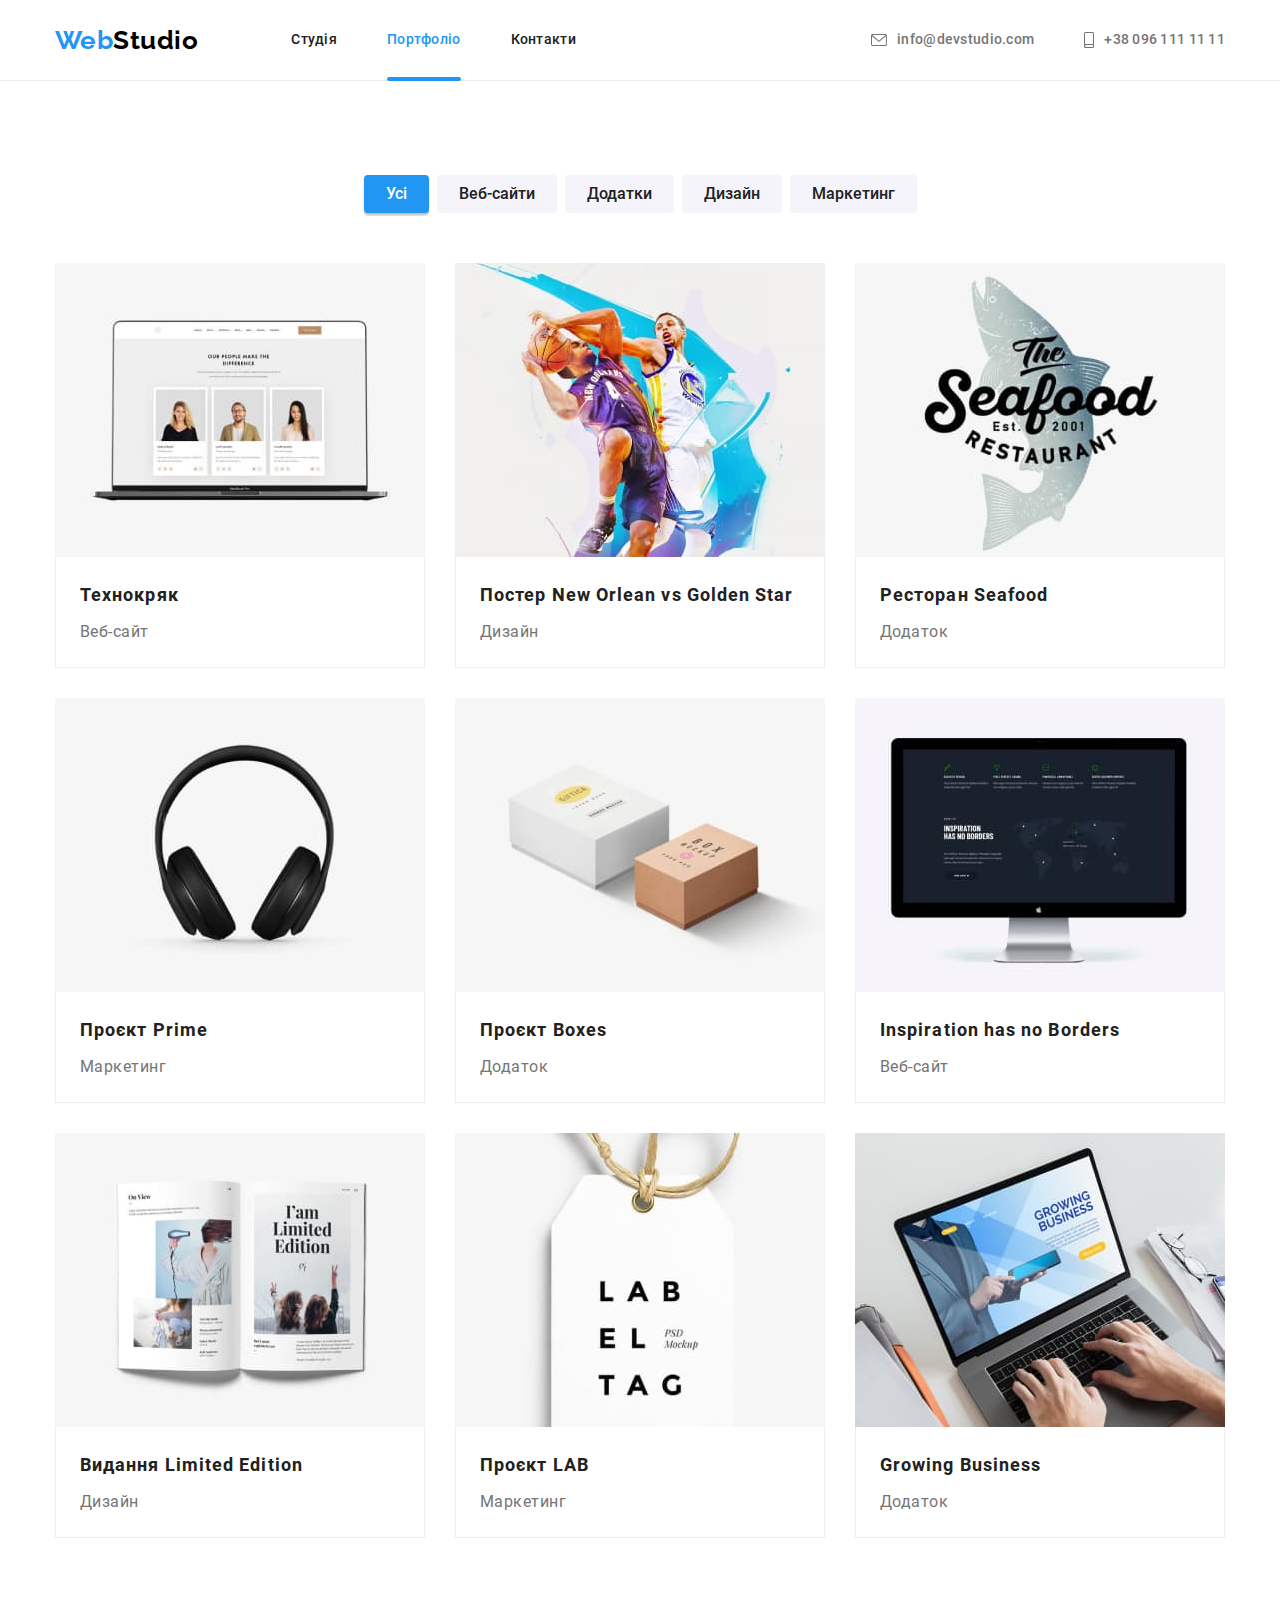
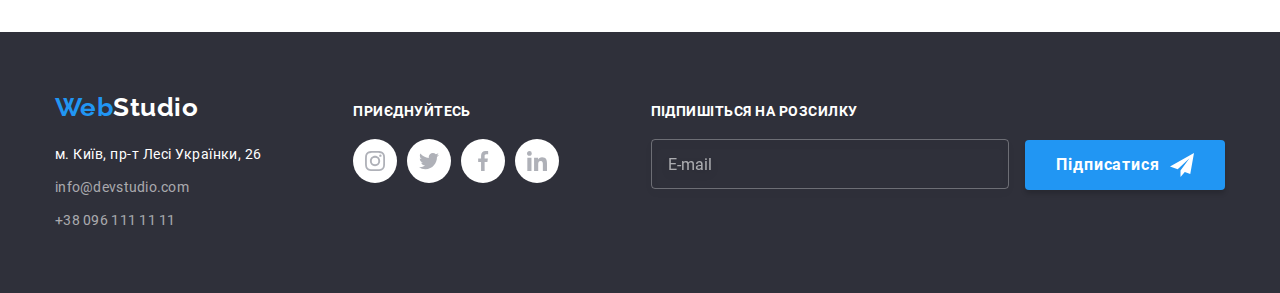
==== commit 3b13566c: "портф эктив" ====
--- a/portfolio.html
+++ b/portfolio.html
@@ -6,7 +6,6 @@
     <meta http-equiv="X-UA-Compatible" content="IE=edge" />
     <title>Web Studio (Version 2.1)</title>
     <meta name="viewport" content="width=device-width, initial-scale=1" />
-    <link rel="stylesheet" href="./css/styles.css" />
     <link rel="stylesheet" href="./css/main.min.css" />
 
 </head>
@@ -21,8 +20,8 @@
                         class="logo—-dark-piece">Studio</span></a>
                 <ul class="site-nav">
                     <li class="site-nav__item"><a href="./index.html" class="site-nav__link">Студія</a></li>
-                    <li class="site-nav__item site-nav__link--active"><a href="./portfolio.html"
-                            class="site-nav__link">Портфоліо</a></li>
+                    <li class="site-nav__item"><a href="./portfolio.html"
+                            class="site-nav__link site-nav__link--active">Портфоліо</a></li>
                     <li class="site-nav__item"><a href="#" class="site-nav__link">Контакти</a></li>
                 </ul>
             </nav>
--- a/css/main.min.css
+++ b/css/main.min.css
@@ -1 +1 @@
-/*! modern-normalize v1.1.0 | MIT License | https://github.com/sindresorhus/modern-normalize */*,::before,::after{-webkit-box-sizing:border-box;box-sizing:border-box}html{line-height:1.15;-webkit-text-size-adjust:100%;-moz-tab-size:4;-o-tab-size:4;tab-size:4}body{margin:0;font-family:system-ui,-apple-system,"Segoe UI",Roboto,Helvetica,Arial,sans-serif,"Apple Color Emoji","Segoe UI Emoji"}hr{height:0;color:inherit}abbr[title]{-webkit-text-decoration:underline dotted;text-decoration:underline dotted}b,strong{font-weight:bolder}code,kbd,samp,pre{font-family:ui-monospace,SFMono-Regular,Consolas,"Liberation Mono",Menlo,monospace;font-size:1em}small{font-size:80%}sub,sup{font-size:75%;line-height:0;position:relative;vertical-align:baseline}sub{bottom:-0.25em}sup{top:-0.5em}table{text-indent:0;border-color:inherit}button,input,optgroup,select,textarea{font-family:inherit;font-size:100%;line-height:1.15;margin:0}button,select{text-transform:none}button,[type=button],[type=reset],[type=submit]{-webkit-appearance:button}::-moz-focus-inner{border-style:none;padding:0}:-moz-focusring{outline:1px dotted ButtonText}:-moz-ui-invalid{box-shadow:none}legend{padding:0}progress{vertical-align:baseline}::-webkit-inner-spin-button,::-webkit-outer-spin-button{height:auto}[type=search]{-webkit-appearance:textfield;outline-offset:-2px}::-webkit-search-decoration{-webkit-appearance:none}::-webkit-file-upload-button{-webkit-appearance:button;font:inherit}summary{display:list-item}@font-face{font-family:"Roboto";font-style:normal;font-weight:400;src:url("../fonts/roboto-v30-latin_cyrillic-regular.eot");src:local(""),url("../fonts/roboto-v30-latin_cyrillic-regular.eot?#iefix") format("embedded-opentype"),url("../fonts/roboto-v30-latin_cyrillic-regular.woff2") format("woff2"),url("../fonts/roboto-v30-latin_cyrillic-regular.woff") format("woff"),url("../fonts/roboto-v30-latin_cyrillic-regular.ttf") format("truetype"),url("../fonts/roboto-v30-latin_cyrillic-regular.svg#Roboto") format("svg")}@font-face{font-family:"Roboto";font-style:normal;font-weight:500;src:url("../fonts/roboto-v30-latin_cyrillic-500.eot");src:local(""),url("../fonts/roboto-v30-latin_cyrillic-500.eot?#iefix") format("embedded-opentype"),url("../fonts/roboto-v30-latin_cyrillic-500.woff2") format("woff2"),url("../fonts/roboto-v30-latin_cyrillic-500.woff") format("woff"),url("../fonts/roboto-v30-latin_cyrillic-500.ttf") format("truetype"),url("../fonts/roboto-v30-latin_cyrillic-500.svg#Roboto") format("svg")}@font-face{font-family:"Roboto";font-style:normal;font-weight:700;src:url("../fonts/roboto-v30-latin_cyrillic-700.eot");src:local(""),url("../fonts/roboto-v30-latin_cyrillic-700.eot?#iefix") format("embedded-opentype"),url("../fonts/roboto-v30-latin_cyrillic-700.woff2") format("woff2"),url("../fonts/roboto-v30-latin_cyrillic-700.woff") format("woff"),url("../fonts/roboto-v30-latin_cyrillic-700.ttf") format("truetype"),url("../fonts/roboto-v30-latin_cyrillic-700.svg#Roboto") format("svg")}@font-face{font-family:"Roboto";font-style:normal;font-weight:900;src:url("../fonts/roboto-v30-latin_cyrillic-900.eot");src:local(""),url("../fonts/roboto-v30-latin_cyrillic-900.eot?#iefix") format("embedded-opentype"),url("../fonts/roboto-v30-latin_cyrillic-900.woff2") format("woff2"),url("../fonts/roboto-v30-latin_cyrillic-900.woff") format("woff"),url("../fonts/roboto-v30-latin_cyrillic-900.ttf") format("truetype"),url("../fonts/roboto-v30-latin_cyrillic-900.svg#Roboto") format("svg")}@font-face{font-family:"Raleway";font-style:normal;font-weight:400;src:url("../fonts/raleway-v28-latin_cyrillic-regular.eot");src:local(""),url("../fonts/raleway-v28-latin_cyrillic-regular.eot?#iefix") format("embedded-opentype"),url("../fonts/raleway-v28-latin_cyrillic-regular.woff2") format("woff2"),url("../fonts/raleway-v28-latin_cyrillic-regular.woff") format("woff"),url("../fonts/raleway-v28-latin_cyrillic-regular.ttf") format("truetype"),url("../fonts/raleway-v28-latin_cyrillic-regular.svg#Raleway") format("svg")}@font-face{font-family:"Raleway";font-style:normal;font-weight:700;src:url("../fonts/raleway-v28-latin_cyrillic-700.eot");src:local(""),url("../fonts/raleway-v28-latin_cyrillic-700.eot?#iefix") format("embedded-opentype"),url("../fonts/raleway-v28-latin_cyrillic-700.woff2") format("woff2"),url("../fonts/raleway-v28-latin_cyrillic-700.woff") format("woff"),url("../fonts/raleway-v28-latin_cyrillic-700.ttf") format("truetype"),url("../fonts/raleway-v28-latin_cyrillic-700.svg#Raleway") format("svg")}:root{--primary-text-color: #757575;--main-light-color: #ffffff;--main-dark-color: #212121;--accent-color: #2196f3;--background-color: #ffffff;--section-background-color: #2f303a;--secondary-bcg-color: #f5f4fa;--animation-function: cubic-bezier(0.4, 0, 0.2, 1)}.visually-hidden{position:absolute;white-space:nowrap;width:1px;height:1px;overflow:hidden;border:0;padding:0;clip:rect(0 0 0 0);-webkit-clip-path:inset(50%);clip-path:inset(50%);margin:-1px}.container{width:1200px;padding:0 15px;margin:0 auto}.clients__link,.benefits__thumb,.hero,.checkbox__label,.close-button,.filter,.soc-list__link,.soc-list{display:-webkit-box;display:-ms-flexbox;display:flex;-webkit-box-align:center;-ms-flex-align:center;align-items:center;-webkit-box-pack:center;-ms-flex-pack:center;justify-content:center}.team__list,.clients__list,.features__list,.benefits__list,.site-nav,.project-card,.filter,.address-list,.card-set,.soc-list,.contacts-list{margin:0;padding:0;list-style:none}body{background-color:var(--background-color);color:var(--primary-text-color);font-family:"Roboto",sans-serif;font-weight:400;letter-spacing:.03em}h1,h2,h3,h4,h5,h6,p{padding:0;margin:0}a{text-decoration:none}img{display:block;max-width:100%;height:auto}.logo{color:var(--accent-color);font-family:"Raleway",sans-serif;font-weight:700;font-size:26px;line-height:1.19}.logo—-dark-piece{color:#000}.logo-—white-piece{color:var(--main-light-color)}.contacts-list{display:-webkit-box;display:-ms-flexbox;display:flex}.contacts-list__item:not(:last-child){margin-right:50px}.contacts-list__link{display:-webkit-box;display:-ms-flexbox;display:flex;-webkit-box-align:center;-ms-flex-align:center;align-items:center;color:var(--primary-text-color);font-weight:500;font-size:14px;line-height:1.14;letter-spacing:.02em;gap:10px;fill:currentColor;-webkit-transition:color 250ms var(--animation-function);transition:color 250ms var(--animation-function)}.contacts-list__link:hover,.contacts-list__link:focus{color:var(--accent-color);fill:currentColor}.soc-list{gap:10px}.soc-list__link{width:44px;height:44px;border-radius:50%;color:#afb1b8;background-color:var(--main-light-color);-webkit-transition:background-color 250ms var(--animation-function),color 250ms var(--animation-function);transition:background-color 250ms var(--animation-function),color 250ms var(--animation-function)}.soc-list__link:hover,.soc-list__link:focus{background-color:var(--accent-color);color:var(--main-light-color)}.soc-list__icon{fill:currentColor}.soc-list__icon--dark{color:var(--main-light-color);background-color:rgba(255,255,255,.1)}.card-set{display:-webkit-box;display:-ms-flexbox;display:flex;-ms-flex-wrap:wrap;flex-wrap:wrap;gap:30px}.card-set__item{-ms-flex-preferred-size:calc((100% - 60px)/3);flex-basis:calc((100% - 60px)/3)}.button{width:200px;height:50px;padding-top:10px;padding-bottom:10px;color:var(--main-light-color);fill:var(--main-light-color);background-color:var(--accent-color);border:0;-webkit-box-shadow:0px 4px 4px rgba(0,0,0,.15);box-shadow:0px 4px 4px rgba(0,0,0,.15);border-radius:4px;cursor:pointer;font-family:inherit;font-weight:700;font-size:16px;line-height:1.88;letter-spacing:.06em;-webkit-transition:background-color 250ms var(--animation-function);transition:background-color 250ms var(--animation-function)}.button:hover,.button:focus{background-color:#188ce8}.button__append{margin-left:10px}.address-list__item:not(:last-child){margin-bottom:9px}.address-list__contacts{font-style:normal;font-weight:400;font-size:14px;line-height:1.71;letter-spacing:.02em;color:rgba(255,255,255,.6);-webkit-transition:color 250ms var(--animation-function);transition:color 250ms var(--animation-function)}.address-list__contacts:hover,.address-list__contacts:focus{color:var(--accent-color)}.address-list__location{font-style:normal;font-size:14px;line-height:1.71;color:var(--main-light-color);-webkit-transition:color 250ms var(--animation-function);transition:color 250ms var(--animation-function)}.address-list__location:hover,.address-list__location:focus{color:var(--accent-color)}.filter{margin-bottom:50px}.filter__item:not(:last-child){margin-right:8px}.filter__button{background-color:var(--secondary-bcg-color);color:var(--main-dark-color);border:0;cursor:pointer;font-family:inherit;font-weight:500;font-size:16px;line-height:1.62;text-align:center;background:var(--secondary-bcg-color);border-radius:4px;padding:6px 22px;-webkit-transition:background-color 250ms var(--animation-function),color 250ms var(--animation-function),-webkit-box-shadow 250ms var(--animation-function);transition:background-color 250ms var(--animation-function),color 250ms var(--animation-function),-webkit-box-shadow 250ms var(--animation-function);transition:background-color 250ms var(--animation-function),color 250ms var(--animation-function),box-shadow 250ms var(--animation-function);transition:background-color 250ms var(--animation-function),color 250ms var(--animation-function),box-shadow 250ms var(--animation-function),-webkit-box-shadow 250ms var(--animation-function)}.filter__button:hover,.filter__button:focus,.filter__button--active{background-color:var(--accent-color);color:var(--main-light-color);-webkit-box-shadow:0px 3px 1px rgba(0,0,0,.1),0px 1px 2px rgba(0,0,0,.08),0px 2px 2px rgba(0,0,0,.12);box-shadow:0px 3px 1px rgba(0,0,0,.1),0px 1px 2px rgba(0,0,0,.08),0px 2px 2px rgba(0,0,0,.12)}.project-card{position:relative;display:block;background:#fff;color:var(--primary-text-color);-webkit-transition:-webkit-box-shadow 250ms var(--animation-function);transition:-webkit-box-shadow 250ms var(--animation-function);transition:box-shadow 250ms var(--animation-function);transition:box-shadow 250ms var(--animation-function), -webkit-box-shadow 250ms var(--animation-function)}.project-card__image{position:relative;overflow:hidden}.project-card:hover,.project-card:focus{-webkit-box-shadow:0px 1px 1px rgba(0,0,0,.12),0px 4px 4px rgba(0,0,0,.06),1px 4px 6px rgba(0,0,0,.16);box-shadow:0px 1px 1px rgba(0,0,0,.12),0px 4px 4px rgba(0,0,0,.06),1px 4px 6px rgba(0,0,0,.16)}.project-card__meta{padding:20px 24px;border:1px solid #eee;border-top:0}.project-card__name{color:var(--main-dark-color);font-weight:700;font-size:18px;line-height:2;letter-spacing:.06em;margin-bottom:4px}.project-card__text{font-size:16px;line-height:1.88}.project-card__overlay{position:absolute;left:0;top:0;width:100%;height:100%;display:-webkit-box;display:-ms-flexbox;display:flex;-webkit-box-align:center;-ms-flex-align:center;align-items:center;padding:0 24px;-webkit-transform:translateY(100%);transform:translateY(100%);-webkit-transition:-webkit-transform 250ms var(--animation-function);transition:-webkit-transform 250ms var(--animation-function);transition:transform 250ms var(--animation-function);transition:transform 250ms var(--animation-function), -webkit-transform 250ms var(--animation-function);font-size:18px;line-height:1.56;background-color:rgba(33,150,243,.9);color:var(--main-light-color)}.project-card:hover .project-card__overlay,.project-card:focus .project-card__overlay{-webkit-transform:translateY(0);transform:translateY(0)}.backdrop{position:fixed;top:0;left:0;width:100%;height:100%;opacity:1;background:rgba(0,0,0,.2);-webkit-transition:opacity 250ms var(--animation-function),visibility 250ms var(--animation-function);transition:opacity 250ms var(--animation-function),visibility 250ms var(--animation-function)}.backdrop--hidden{opacity:0;pointer-events:none;visibility:hidden}.modal{position:absolute;top:50%;left:50%;-webkit-transform:translate(-50%, -50%) scale(1);transform:translate(-50%, -50%) scale(1);width:528px;height:581px;background-color:var(--background-color);-webkit-box-shadow:0px 1px 3px rgba(0,0,0,.12),0px 1px 1px rgba(0,0,0,.14),0px 2px 1px rgba(0,0,0,.2);box-shadow:0px 1px 3px rgba(0,0,0,.12),0px 1px 1px rgba(0,0,0,.14),0px 2px 1px rgba(0,0,0,.2);border-radius:4px;-webkit-transition:-webkit-transform 250ms var(--animation-function),-webkit-box-shadow 250ms var(--animation-function);transition:-webkit-transform 250ms var(--animation-function),-webkit-box-shadow 250ms var(--animation-function);transition:transform 250ms var(--animation-function),box-shadow 250ms var(--animation-function);transition:transform 250ms var(--animation-function),box-shadow 250ms var(--animation-function),-webkit-transform 250ms var(--animation-function),-webkit-box-shadow 250ms var(--animation-function);padding:40px}.backdrop--hidden .modal{-webkit-transform:translate(-50%, -50%) scale(0.9);transform:translate(-50%, -50%) scale(0.9)}.close-button{position:absolute;top:8px;right:8px;width:30px;height:30px;border:1px solid rgba(0,0,0,.1);border-radius:50%;padding:0;cursor:pointer;background:none;-webkit-transition:fill 250ms var(--animation-function);transition:fill 250ms var(--animation-function)}.close-button:hover,.close-button:focus{fill:var(--accent-color)}.contact-form__title{font-weight:700;font-size:20px;line-height:1.15;text-align:center;color:var(--main-dark-color);margin-bottom:12px}.contact-form__field{position:relative;display:-webkit-box;display:-ms-flexbox;display:flex;-webkit-box-orient:vertical;-webkit-box-direction:normal;-ms-flex-direction:column;flex-direction:column;margin-bottom:10px}.contact-form__label{display:block;margin-bottom:4px;font-size:12px;line-height:1.17;letter-spacing:.01em}.contact-form__input{margin:0;padding:10px 11px 10px 41px;border:1px solid rgba(33,33,33,.2);border-radius:4px;outline:none;-webkit-transition:border-color 250ms var(--animation-function);transition:border-color 250ms var(--animation-function)}.contact-form__input:focus{border-color:var(--accent-color)}.contact-form__icon{position:absolute;left:12px;top:50%;-webkit-transform:translateY(-50%);transform:translateY(-50%);-webkit-transition:fill 250ms var(--animation-function);transition:fill 250ms var(--animation-function)}.contact-form__field:focus-within .contact-form__icon{fill:var(--accent-color)}.contact-form__textarea{width:100%;height:120px;resize:none;margin-bottom:20px;padding:12px 16px;border:1px solid rgba(33,33,33,.2);border-radius:4px;outline:none;-webkit-transition:border-color 250ms var(--animation-function);transition:border-color 250ms var(--animation-function)}.contact-form__textarea::-webkit-input-placeholder{font-size:12px;line-height:1.17;letter-spacing:.01em;color:rgba(117,117,117,.5)}.contact-form__textarea::-moz-placeholder{font-size:12px;line-height:1.17;letter-spacing:.01em;color:rgba(117,117,117,.5)}.contact-form__textarea:-ms-input-placeholder{font-size:12px;line-height:1.17;letter-spacing:.01em;color:rgba(117,117,117,.5)}.contact-form__textarea::-ms-input-placeholder{font-size:12px;line-height:1.17;letter-spacing:.01em;color:rgba(117,117,117,.5)}.contact-form__textarea::placeholder{font-size:12px;line-height:1.17;letter-spacing:.01em;color:rgba(117,117,117,.5)}.contact-form__textarea:focus{border-color:var(--accent-color)}.contact-form__button{display:block;margin:0 auto}.checkbox__label{position:relative;height:24px;font-size:14px;line-height:1.71;margin-bottom:30px}.checkbox__label__link{text-decoration:underline;color:var(--accent-color)}.checkbox__label__icon{border:2px solid var(--main-dark-color);border-radius:2px;fill:none;margin-right:7px;-webkit-transition:background-color 250ms var(--animation-function),fill 250ms var(--animation-function),border 250ms var(--animation-function);transition:background-color 250ms var(--animation-function),fill 250ms var(--animation-function),border 250ms var(--animation-function)}.checkbox__input:checked+.checkbox__label__icon{background-color:var(--accent-color);fill:var(--main-light-color);border:0}.section{padding:94px 0}.section-title{color:var(--main-dark-color);font-weight:700;font-size:36px;line-height:1.17;text-align:center}.page-header{border-bottom:1px solid #ececec}.page-header__logo{margin-right:93px}.page-header__container{display:-webkit-box;display:-ms-flexbox;display:flex;-webkit-box-align:center;-ms-flex-align:center;align-items:center;-webkit-box-pack:justify;-ms-flex-pack:justify;justify-content:space-between}.page-header__nav{display:-webkit-box;display:-ms-flexbox;display:flex;-webkit-box-align:center;-ms-flex-align:center;align-items:center}.site-nav{display:-webkit-box;display:-ms-flexbox;display:flex;-webkit-box-align:center;-ms-flex-align:center;align-items:center}.site-nav__item:not(:last-child){margin-right:50px}.site-nav__link{position:relative;display:block;padding-top:32px;padding-bottom:32px;-webkit-transition:color 250ms var(--animation-function);transition:color 250ms var(--animation-function);color:var(--main-dark-color);font-weight:500;font-size:14px;line-height:1.14;letter-spacing:.02em}.site-nav__link:hover,.site-nav__link:focus{color:var(--accent-color)}.site-nav__link--active{color:var(--accent-color)}.site-nav__link--active::after{content:"";position:absolute;bottom:-1px;display:block;width:100%;height:4px;background-color:currentColor;border-radius:2px}.hero{margin:0 auto;text-align:center;background-color:var(--section-background-color);background-image:-webkit-gradient(linear, left top, right top, from(rgba(47, 48, 58, 0.4)), to(rgba(47, 48, 58, 0.4))),url(../images/hero1.jpg);background-image:linear-gradient(to right, rgba(47, 48, 58, 0.4), rgba(47, 48, 58, 0.4)),url(../images/hero1.jpg);max-width:1600px;height:600px;background-repeat:no-repeat;background-size:cover;background-position:center}.hero__title{color:var(--main-light-color);font-weight:900;font-size:44px;line-height:1.36;letter-spacing:.06em;text-transform:uppercase;margin-left:auto;margin-right:auto;margin-bottom:30px;width:696px}.hero__button{padding-left:32px;padding-right:32px;width:auto}.benefits{padding-bottom:0}.benefits__list{display:-webkit-box;display:-ms-flexbox;display:flex;-webkit-box-align:start;-ms-flex-align:start;align-items:flex-start}.benefits__item{margin-right:30px;-ms-flex-preferred-size:calc((100% - 90px)/4);flex-basis:calc((100% - 90px)/4)}.benefits__item:last-child{margin-right:0}.benefits__thumb{height:120px;background-color:var(--secondary-bcg-color);border-radius:4px;margin-bottom:30px}.benefits__subtitle{color:var(--main-dark-color);font-weight:700;font-size:14px;line-height:1.14;text-transform:uppercase;margin-bottom:10px}.benefits__text{font-size:14px;line-height:1.7}.features__title{margin-bottom:50px}.features__list{display:-webkit-box;display:-ms-flexbox;display:flex}.features__item{-ms-flex-preferred-size:calc((100% - 60px)/3);flex-basis:calc((100% - 60px)/3);position:relative}.features__item:not(:last-child){margin-right:30px}.features__subtitle{position:absolute;bottom:0;padding:27px;width:100%;font-weight:700;font-size:14px;line-height:1.14;text-align:center;text-transform:uppercase;color:var(--main-light-color);background-color:rgba(47,48,58,.8)}.clients__title{margin-bottom:50px}.clients__list{display:-webkit-box;display:-ms-flexbox;display:flex;gap:30px}.clients__item{width:calc((100% - 150px)/6)}.clients__link{width:100%;height:92px;color:#afb1b8;border:1px solid #afb1b8;border-radius:4px;-webkit-transition:border-color 250ms var(--animation-function),color 250ms var(--animation-function);transition:border-color 250ms var(--animation-function),color 250ms var(--animation-function)}.clients__link:hover,.clients__link:focus{border-color:var(--accent-color);color:var(--accent-color)}.clients__icon{fill:currentColor}.team{background-color:var(--secondary-bcg-color)}.team__list{display:-webkit-box;display:-ms-flexbox;display:flex;-webkit-box-align:center;-ms-flex-align:center;align-items:center}.team__title{margin-bottom:50px}.team__member{background:var(--background-color);-webkit-box-shadow:0px 1px 3px rgba(0,0,0,.12),0px 1px 1px rgba(0,0,0,.14),0px 2px 1px rgba(0,0,0,.2);box-shadow:0px 1px 3px rgba(0,0,0,.12),0px 1px 1px rgba(0,0,0,.14),0px 2px 1px rgba(0,0,0,.2);border-radius:0px 0px 4px 4px;-ms-flex-preferred-size:calc((100% - 90px)/4);flex-basis:calc((100% - 90px)/4)}.team__member:not(:last-child){margin-right:30px}.team__box{padding:30px 32px;text-align:center}.team__name{color:var(--main-dark-color);font-weight:500;font-size:16px;line-height:1.18;margin-bottom:10px}.team__position{font-size:16px;line-height:1.18;margin-bottom:16px}.page-footer{padding-top:60px;padding-bottom:60px;background-color:var(--section-background-color)}.page-footer__outbox{display:-webkit-box;display:-ms-flexbox;display:flex;-webkit-box-align:baseline;-ms-flex-align:baseline;align-items:baseline;-webkit-box-pack:justify;-ms-flex-pack:justify;justify-content:space-between}.page-footer__logo{display:block;margin-bottom:20px}.page-footer__subtitle{font-style:normal;font-weight:700;font-size:14px;line-height:1.14;text-transform:uppercase;color:var(--main-light-color);margin-bottom:20px}.page-footer__subtitle{display:block;margin-bottom:20px;color:var(--main-light-color);font-weight:700;font-size:14px;line-height:16px;text-transform:uppercase}.page-footer__input{width:358px;height:50px;padding:15px 16px;border:1px solid rgba(255,255,255,.3);-webkit-filter:drop-shadow(0px 4px 4px rgba(0, 0, 0, 0.15));filter:drop-shadow(0px 4px 4px rgba(0, 0, 0, 0.15));border-radius:4px;background-color:inherit;color:var(--main-light-color)}.page-footer__input::-webkit-input-placeholder{font-size:16px;line-height:1.25;display:-webkit-box;display:flex;-webkit-box-align:center;align-items:center;color:rgba(255,255,255,.6)}.page-footer__input::-moz-placeholder{font-size:16px;line-height:1.25;display:flex;align-items:center;color:rgba(255,255,255,.6)}.page-footer__input:-ms-input-placeholder{font-size:16px;line-height:1.25;display:-ms-flexbox;display:flex;-ms-flex-align:center;align-items:center;color:rgba(255,255,255,.6)}.page-footer__input::-ms-input-placeholder{font-size:16px;line-height:1.25;display:-ms-flexbox;display:flex;-ms-flex-align:center;align-items:center;color:rgba(255,255,255,.6)}.page-footer__input::placeholder{font-size:16px;line-height:1.25;display:-webkit-box;display:-ms-flexbox;display:flex;-webkit-box-align:center;-ms-flex-align:center;align-items:center;color:rgba(255,255,255,.6)}.page-footer__button{display:-webkit-inline-box;display:-ms-inline-flexbox;display:inline-flex;-webkit-box-align:center;-ms-flex-align:center;align-items:center;-webkit-box-pack:center;-ms-flex-pack:center;justify-content:center;margin-left:12px}/*# sourceMappingURL=main.min.css.map */+/*! modern-normalize v1.1.0 | MIT License | https://github.com/sindresorhus/modern-normalize */*,::before,::after{-webkit-box-sizing:border-box;box-sizing:border-box}html{line-height:1.15;-webkit-text-size-adjust:100%;-moz-tab-size:4;-o-tab-size:4;tab-size:4}body{margin:0;font-family:system-ui,-apple-system,"Segoe UI",Roboto,Helvetica,Arial,sans-serif,"Apple Color Emoji","Segoe UI Emoji"}hr{height:0;color:inherit}abbr[title]{-webkit-text-decoration:underline dotted;text-decoration:underline dotted}b,strong{font-weight:bolder}code,kbd,samp,pre{font-family:ui-monospace,SFMono-Regular,Consolas,"Liberation Mono",Menlo,monospace;font-size:1em}small{font-size:80%}sub,sup{font-size:75%;line-height:0;position:relative;vertical-align:baseline}sub{bottom:-0.25em}sup{top:-0.5em}table{text-indent:0;border-color:inherit}button,input,optgroup,select,textarea{font-family:inherit;font-size:100%;line-height:1.15;margin:0}button,select{text-transform:none}button,[type=button],[type=reset],[type=submit]{-webkit-appearance:button}::-moz-focus-inner{border-style:none;padding:0}:-moz-focusring{outline:1px dotted ButtonText}:-moz-ui-invalid{box-shadow:none}legend{padding:0}progress{vertical-align:baseline}::-webkit-inner-spin-button,::-webkit-outer-spin-button{height:auto}[type=search]{-webkit-appearance:textfield;outline-offset:-2px}::-webkit-search-decoration{-webkit-appearance:none}::-webkit-file-upload-button{-webkit-appearance:button;font:inherit}summary{display:list-item}@font-face{font-family:"Roboto";font-style:normal;font-weight:400;src:url("../fonts/roboto-v30-latin_cyrillic-regular.eot");src:local(""),url("../fonts/roboto-v30-latin_cyrillic-regular.eot?#iefix") format("embedded-opentype"),url("../fonts/roboto-v30-latin_cyrillic-regular.woff2") format("woff2"),url("../fonts/roboto-v30-latin_cyrillic-regular.woff") format("woff"),url("../fonts/roboto-v30-latin_cyrillic-regular.ttf") format("truetype"),url("../fonts/roboto-v30-latin_cyrillic-regular.svg#Roboto") format("svg")}@font-face{font-family:"Roboto";font-style:normal;font-weight:500;src:url("../fonts/roboto-v30-latin_cyrillic-500.eot");src:local(""),url("../fonts/roboto-v30-latin_cyrillic-500.eot?#iefix") format("embedded-opentype"),url("../fonts/roboto-v30-latin_cyrillic-500.woff2") format("woff2"),url("../fonts/roboto-v30-latin_cyrillic-500.woff") format("woff"),url("../fonts/roboto-v30-latin_cyrillic-500.ttf") format("truetype"),url("../fonts/roboto-v30-latin_cyrillic-500.svg#Roboto") format("svg")}@font-face{font-family:"Roboto";font-style:normal;font-weight:700;src:url("../fonts/roboto-v30-latin_cyrillic-700.eot");src:local(""),url("../fonts/roboto-v30-latin_cyrillic-700.eot?#iefix") format("embedded-opentype"),url("../fonts/roboto-v30-latin_cyrillic-700.woff2") format("woff2"),url("../fonts/roboto-v30-latin_cyrillic-700.woff") format("woff"),url("../fonts/roboto-v30-latin_cyrillic-700.ttf") format("truetype"),url("../fonts/roboto-v30-latin_cyrillic-700.svg#Roboto") format("svg")}@font-face{font-family:"Roboto";font-style:normal;font-weight:900;src:url("../fonts/roboto-v30-latin_cyrillic-900.eot");src:local(""),url("../fonts/roboto-v30-latin_cyrillic-900.eot?#iefix") format("embedded-opentype"),url("../fonts/roboto-v30-latin_cyrillic-900.woff2") format("woff2"),url("../fonts/roboto-v30-latin_cyrillic-900.woff") format("woff"),url("../fonts/roboto-v30-latin_cyrillic-900.ttf") format("truetype"),url("../fonts/roboto-v30-latin_cyrillic-900.svg#Roboto") format("svg")}@font-face{font-family:"Raleway";font-style:normal;font-weight:400;src:url("../fonts/raleway-v28-latin_cyrillic-regular.eot");src:local(""),url("../fonts/raleway-v28-latin_cyrillic-regular.eot?#iefix") format("embedded-opentype"),url("../fonts/raleway-v28-latin_cyrillic-regular.woff2") format("woff2"),url("../fonts/raleway-v28-latin_cyrillic-regular.woff") format("woff"),url("../fonts/raleway-v28-latin_cyrillic-regular.ttf") format("truetype"),url("../fonts/raleway-v28-latin_cyrillic-regular.svg#Raleway") format("svg")}@font-face{font-family:"Raleway";font-style:normal;font-weight:700;src:url("../fonts/raleway-v28-latin_cyrillic-700.eot");src:local(""),url("../fonts/raleway-v28-latin_cyrillic-700.eot?#iefix") format("embedded-opentype"),url("../fonts/raleway-v28-latin_cyrillic-700.woff2") format("woff2"),url("../fonts/raleway-v28-latin_cyrillic-700.woff") format("woff"),url("../fonts/raleway-v28-latin_cyrillic-700.ttf") format("truetype"),url("../fonts/raleway-v28-latin_cyrillic-700.svg#Raleway") format("svg")}:root{--primary-text-color: #757575;--main-light-color: #ffffff;--main-dark-color: #212121;--accent-color: #2196f3;--background-color: #ffffff;--section-background-color: #2f303a;--secondary-bcg-color: #f5f4fa;--animation-function: cubic-bezier(0.4, 0, 0.2, 1)}.visually-hidden{position:absolute;white-space:nowrap;width:1px;height:1px;overflow:hidden;border:0;padding:0;clip:rect(0 0 0 0);-webkit-clip-path:inset(50%);clip-path:inset(50%);margin:-1px}.container{width:1200px;padding:0 15px;margin:0 auto}.clients__link,.benefits__thumb,.hero,.checkbox .checkbox__label,.close-button,.filter,.soc-list__link,.soc-list{display:-webkit-box;display:-ms-flexbox;display:flex;-webkit-box-align:center;-ms-flex-align:center;align-items:center;-webkit-box-pack:center;-ms-flex-pack:center;justify-content:center}.team__list,.clients__list,.features__list,.benefits__list,.site-nav,.project-card,.filter,.address-list,.card-set,.soc-list,.contacts-list{margin:0;padding:0;list-style:none}body{background-color:var(--background-color);color:var(--primary-text-color);font-family:"Roboto",sans-serif;font-weight:400;letter-spacing:.03em}h1,h2,h3,h4,h5,h6,p{padding:0;margin:0}a{text-decoration:none}img{display:block;max-width:100%;height:auto}.logo{color:var(--accent-color);font-family:"Raleway",sans-serif;font-weight:700;font-size:26px;line-height:1.19}.logo—-dark-piece{color:#000}.logo-—white-piece{color:var(--main-light-color)}.contacts-list{display:-webkit-box;display:-ms-flexbox;display:flex}.contacts-list__item:not(:last-child){margin-right:50px}.contacts-list__link{display:-webkit-box;display:-ms-flexbox;display:flex;-webkit-box-align:center;-ms-flex-align:center;align-items:center;color:var(--primary-text-color);font-weight:500;font-size:14px;line-height:1.14;letter-spacing:.02em;gap:10px;fill:currentColor;-webkit-transition:color 250ms var(--animation-function);transition:color 250ms var(--animation-function)}.contacts-list__link:hover,.contacts-list__link:focus{color:var(--accent-color);fill:currentColor}.soc-list{gap:10px}.soc-list__link{width:44px;height:44px;border-radius:50%;color:#afb1b8;background-color:var(--main-light-color);-webkit-transition:background-color 250ms var(--animation-function),color 250ms var(--animation-function);transition:background-color 250ms var(--animation-function),color 250ms var(--animation-function)}.soc-list__link:hover,.soc-list__link:focus{background-color:var(--accent-color);color:var(--main-light-color)}.soc-list__icon{fill:currentColor}.soc-list__icon--dark{color:var(--main-light-color);background-color:rgba(255,255,255,.1)}.card-set{display:-webkit-box;display:-ms-flexbox;display:flex;-ms-flex-wrap:wrap;flex-wrap:wrap;gap:30px}.card-set__item{-ms-flex-preferred-size:calc((100% - 60px)/3);flex-basis:calc((100% - 60px)/3)}.button{width:200px;height:50px;padding-top:10px;padding-bottom:10px;color:var(--main-light-color);fill:var(--main-light-color);background-color:var(--accent-color);border:0;-webkit-box-shadow:0px 4px 4px rgba(0,0,0,.15);box-shadow:0px 4px 4px rgba(0,0,0,.15);border-radius:4px;cursor:pointer;font-family:inherit;font-weight:700;font-size:16px;line-height:1.88;letter-spacing:.06em;-webkit-transition:background-color 250ms var(--animation-function);transition:background-color 250ms var(--animation-function)}.button:hover,.button:focus{background-color:#188ce8}.button__append{margin-left:10px}.address-list__item:not(:last-child){margin-bottom:9px}.address-list__contacts{font-style:normal;font-weight:400;font-size:14px;line-height:1.71;letter-spacing:.02em;color:rgba(255,255,255,.6);-webkit-transition:color 250ms var(--animation-function);transition:color 250ms var(--animation-function)}.address-list__contacts:hover,.address-list__contacts:focus{color:var(--accent-color)}.address-list__location{font-style:normal;font-size:14px;line-height:1.71;color:var(--main-light-color);-webkit-transition:color 250ms var(--animation-function);transition:color 250ms var(--animation-function)}.address-list__location:hover,.address-list__location:focus{color:var(--accent-color)}.filter{margin-bottom:50px}.filter__item:not(:last-child){margin-right:8px}.filter__button{background-color:var(--secondary-bcg-color);color:var(--main-dark-color);border:0;cursor:pointer;font-family:inherit;font-weight:500;font-size:16px;line-height:1.62;text-align:center;background:var(--secondary-bcg-color);border-radius:4px;padding:6px 22px;-webkit-transition:background-color 250ms var(--animation-function),color 250ms var(--animation-function),-webkit-box-shadow 250ms var(--animation-function);transition:background-color 250ms var(--animation-function),color 250ms var(--animation-function),-webkit-box-shadow 250ms var(--animation-function);transition:background-color 250ms var(--animation-function),color 250ms var(--animation-function),box-shadow 250ms var(--animation-function);transition:background-color 250ms var(--animation-function),color 250ms var(--animation-function),box-shadow 250ms var(--animation-function),-webkit-box-shadow 250ms var(--animation-function)}.filter__button:hover,.filter__button:focus,.filter__button--active{background-color:var(--accent-color);color:var(--main-light-color);-webkit-box-shadow:0px 3px 1px rgba(0,0,0,.1),0px 1px 2px rgba(0,0,0,.08),0px 2px 2px rgba(0,0,0,.12);box-shadow:0px 3px 1px rgba(0,0,0,.1),0px 1px 2px rgba(0,0,0,.08),0px 2px 2px rgba(0,0,0,.12)}.project-card{position:relative;display:block;background:#fff;color:var(--primary-text-color);-webkit-transition:-webkit-box-shadow 250ms var(--animation-function);transition:-webkit-box-shadow 250ms var(--animation-function);transition:box-shadow 250ms var(--animation-function);transition:box-shadow 250ms var(--animation-function), -webkit-box-shadow 250ms var(--animation-function)}.project-card__image{position:relative;overflow:hidden}.project-card:hover,.project-card:focus{-webkit-box-shadow:0px 1px 1px rgba(0,0,0,.12),0px 4px 4px rgba(0,0,0,.06),1px 4px 6px rgba(0,0,0,.16);box-shadow:0px 1px 1px rgba(0,0,0,.12),0px 4px 4px rgba(0,0,0,.06),1px 4px 6px rgba(0,0,0,.16)}.project-card__meta{padding:20px 24px;border:1px solid #eee;border-top:0}.project-card__name{color:var(--main-dark-color);font-weight:700;font-size:18px;line-height:2;letter-spacing:.06em;margin-bottom:4px}.project-card__text{font-size:16px;line-height:1.88}.project-card__overlay{position:absolute;left:0;top:0;width:100%;height:100%;display:-webkit-box;display:-ms-flexbox;display:flex;-webkit-box-align:center;-ms-flex-align:center;align-items:center;padding:0 24px;-webkit-transform:translateY(100%);transform:translateY(100%);-webkit-transition:-webkit-transform 250ms var(--animation-function);transition:-webkit-transform 250ms var(--animation-function);transition:transform 250ms var(--animation-function);transition:transform 250ms var(--animation-function), -webkit-transform 250ms var(--animation-function);font-size:18px;line-height:1.56;background-color:rgba(33,150,243,.9);color:var(--main-light-color)}.project-card:hover .project-card__overlay,.project-card:focus .project-card__overlay{-webkit-transform:translateY(0);transform:translateY(0)}.backdrop{position:fixed;top:0;left:0;width:100%;height:100%;opacity:1;background:rgba(0,0,0,.2);-webkit-transition:opacity 250ms var(--animation-function),visibility 250ms var(--animation-function);transition:opacity 250ms var(--animation-function),visibility 250ms var(--animation-function)}.backdrop--hidden{opacity:0;pointer-events:none;visibility:hidden}.modal{position:absolute;top:50%;left:50%;-webkit-transform:translate(-50%, -50%) scale(1);transform:translate(-50%, -50%) scale(1);width:528px;height:581px;background-color:var(--background-color);-webkit-box-shadow:0px 1px 3px rgba(0,0,0,.12),0px 1px 1px rgba(0,0,0,.14),0px 2px 1px rgba(0,0,0,.2);box-shadow:0px 1px 3px rgba(0,0,0,.12),0px 1px 1px rgba(0,0,0,.14),0px 2px 1px rgba(0,0,0,.2);border-radius:4px;-webkit-transition:-webkit-transform 250ms var(--animation-function),-webkit-box-shadow 250ms var(--animation-function);transition:-webkit-transform 250ms var(--animation-function),-webkit-box-shadow 250ms var(--animation-function);transition:transform 250ms var(--animation-function),box-shadow 250ms var(--animation-function);transition:transform 250ms var(--animation-function),box-shadow 250ms var(--animation-function),-webkit-transform 250ms var(--animation-function),-webkit-box-shadow 250ms var(--animation-function);padding:40px}.backdrop--hidden .modal{-webkit-transform:translate(-50%, -50%) scale(0.9);transform:translate(-50%, -50%) scale(0.9)}.close-button{position:absolute;top:8px;right:8px;width:30px;height:30px;border:1px solid rgba(0,0,0,.1);border-radius:50%;padding:0;cursor:pointer;background:none;-webkit-transition:fill 250ms var(--animation-function);transition:fill 250ms var(--animation-function)}.close-button:hover,.close-button:focus{fill:var(--accent-color)}.contact-form__title{font-weight:700;font-size:20px;line-height:1.15;text-align:center;color:var(--main-dark-color);margin-bottom:12px}.contact-form__field{position:relative;display:-webkit-box;display:-ms-flexbox;display:flex;-webkit-box-orient:vertical;-webkit-box-direction:normal;-ms-flex-direction:column;flex-direction:column;margin-bottom:10px}.contact-form__label{display:block;margin-bottom:4px;font-size:12px;line-height:1.17;letter-spacing:.01em}.contact-form__input{margin:0;padding:10px 11px 10px 41px;border:1px solid rgba(33,33,33,.2);border-radius:4px;outline:none;-webkit-transition:border-color 250ms var(--animation-function);transition:border-color 250ms var(--animation-function)}.contact-form__input:focus{border-color:var(--accent-color)}.contact-form__icon{position:absolute;left:12px;top:50%;-webkit-transform:translateY(-50%);transform:translateY(-50%);-webkit-transition:fill 250ms var(--animation-function);transition:fill 250ms var(--animation-function)}.contact-form__field:focus-within .contact-form__icon{fill:var(--accent-color)}.contact-form__textarea{width:100%;height:120px;resize:none;margin-bottom:20px;padding:12px 16px;border:1px solid rgba(33,33,33,.2);border-radius:4px;outline:none;-webkit-transition:border-color 250ms var(--animation-function);transition:border-color 250ms var(--animation-function)}.contact-form__textarea::-webkit-input-placeholder{font-size:12px;line-height:1.17;letter-spacing:.01em;color:rgba(117,117,117,.5)}.contact-form__textarea::-moz-placeholder{font-size:12px;line-height:1.17;letter-spacing:.01em;color:rgba(117,117,117,.5)}.contact-form__textarea:-ms-input-placeholder{font-size:12px;line-height:1.17;letter-spacing:.01em;color:rgba(117,117,117,.5)}.contact-form__textarea::-ms-input-placeholder{font-size:12px;line-height:1.17;letter-spacing:.01em;color:rgba(117,117,117,.5)}.contact-form__textarea::placeholder{font-size:12px;line-height:1.17;letter-spacing:.01em;color:rgba(117,117,117,.5)}.contact-form__textarea:focus{border-color:var(--accent-color)}.contact-form__button{display:block;margin:0 auto}.checkbox .checkbox__label{position:relative;height:24px;font-size:14px;line-height:1.71;margin-bottom:30px}.checkbox__link{text-decoration:underline;color:var(--accent-color)}.checkbox__icon{border:2px solid var(--main-dark-color);border-radius:2px;fill:none;margin-right:7px;-webkit-transition:background-color 250ms var(--animation-function),fill 250ms var(--animation-function),border 250ms var(--animation-function);transition:background-color 250ms var(--animation-function),fill 250ms var(--animation-function),border 250ms var(--animation-function)}.checkbox__input:checked+.checkbox__icon{background-color:var(--accent-color);fill:var(--main-light-color);border:0}.section{padding:94px 0}.section-title{color:var(--main-dark-color);font-weight:700;font-size:36px;line-height:1.17;text-align:center}.page-header{border-bottom:1px solid #ececec}.page-header__logo{margin-right:93px}.page-header__container{display:-webkit-box;display:-ms-flexbox;display:flex;-webkit-box-align:center;-ms-flex-align:center;align-items:center;-webkit-box-pack:justify;-ms-flex-pack:justify;justify-content:space-between}.page-header__nav{display:-webkit-box;display:-ms-flexbox;display:flex;-webkit-box-align:center;-ms-flex-align:center;align-items:center}.site-nav{display:-webkit-box;display:-ms-flexbox;display:flex;-webkit-box-align:center;-ms-flex-align:center;align-items:center}.site-nav__item:not(:last-child){margin-right:50px}.site-nav__link{position:relative;display:block;padding-top:32px;padding-bottom:32px;-webkit-transition:color 250ms var(--animation-function);transition:color 250ms var(--animation-function);color:var(--main-dark-color);font-weight:500;font-size:14px;line-height:1.14;letter-spacing:.02em}.site-nav__link:hover,.site-nav__link:focus{color:var(--accent-color)}.site-nav__link--active{color:var(--accent-color)}.site-nav__link--active::after{content:"";position:absolute;bottom:-1px;display:block;width:100%;height:4px;background-color:currentColor;border-radius:2px}.hero{margin:0 auto;text-align:center;background-color:var(--section-background-color);background-image:-webkit-gradient(linear, left top, right top, from(rgba(47, 48, 58, 0.4)), to(rgba(47, 48, 58, 0.4))),url(../images/hero1.jpg);background-image:linear-gradient(to right, rgba(47, 48, 58, 0.4), rgba(47, 48, 58, 0.4)),url(../images/hero1.jpg);max-width:1600px;height:600px;background-repeat:no-repeat;background-size:cover;background-position:center}.hero__title{color:var(--main-light-color);font-weight:900;font-size:44px;line-height:1.36;letter-spacing:.06em;text-transform:uppercase;margin-left:auto;margin-right:auto;margin-bottom:30px;width:696px}.hero__button{padding-left:32px;padding-right:32px;width:auto}.benefits{padding-bottom:0}.benefits__list{display:-webkit-box;display:-ms-flexbox;display:flex;-webkit-box-align:start;-ms-flex-align:start;align-items:flex-start}.benefits__item{margin-right:30px;-ms-flex-preferred-size:calc((100% - 90px)/4);flex-basis:calc((100% - 90px)/4)}.benefits__item:last-child{margin-right:0}.benefits__thumb{height:120px;background-color:var(--secondary-bcg-color);border-radius:4px;margin-bottom:30px}.benefits__subtitle{color:var(--main-dark-color);font-weight:700;font-size:14px;line-height:1.14;text-transform:uppercase;margin-bottom:10px}.benefits__text{font-size:14px;line-height:1.7}.features__title{margin-bottom:50px}.features__list{display:-webkit-box;display:-ms-flexbox;display:flex}.features__item{-ms-flex-preferred-size:calc((100% - 60px)/3);flex-basis:calc((100% - 60px)/3);position:relative}.features__item:not(:last-child){margin-right:30px}.features__subtitle{position:absolute;bottom:0;padding:27px;width:100%;font-weight:700;font-size:14px;line-height:1.14;text-align:center;text-transform:uppercase;color:var(--main-light-color);background-color:rgba(47,48,58,.8)}.clients__title{margin-bottom:50px}.clients__list{display:-webkit-box;display:-ms-flexbox;display:flex;gap:30px}.clients__item{width:calc((100% - 150px)/6)}.clients__link{width:100%;height:92px;color:#afb1b8;border:1px solid #afb1b8;border-radius:4px;-webkit-transition:border-color 250ms var(--animation-function),color 250ms var(--animation-function);transition:border-color 250ms var(--animation-function),color 250ms var(--animation-function)}.clients__link:hover,.clients__link:focus{border-color:var(--accent-color);color:var(--accent-color)}.clients__icon{fill:currentColor}.team{background-color:var(--secondary-bcg-color)}.team__list{display:-webkit-box;display:-ms-flexbox;display:flex;-webkit-box-align:center;-ms-flex-align:center;align-items:center}.team__title{margin-bottom:50px}.team__member{background:var(--background-color);-webkit-box-shadow:0px 1px 3px rgba(0,0,0,.12),0px 1px 1px rgba(0,0,0,.14),0px 2px 1px rgba(0,0,0,.2);box-shadow:0px 1px 3px rgba(0,0,0,.12),0px 1px 1px rgba(0,0,0,.14),0px 2px 1px rgba(0,0,0,.2);border-radius:0px 0px 4px 4px;-ms-flex-preferred-size:calc((100% - 90px)/4);flex-basis:calc((100% - 90px)/4)}.team__member:not(:last-child){margin-right:30px}.team__box{padding:30px 32px;text-align:center}.team__name{color:var(--main-dark-color);font-weight:500;font-size:16px;line-height:1.18;margin-bottom:10px}.team__position{font-size:16px;line-height:1.18;margin-bottom:16px}.page-footer{padding-top:60px;padding-bottom:60px;background-color:var(--section-background-color)}.page-footer__outbox{display:-webkit-box;display:-ms-flexbox;display:flex;-webkit-box-align:baseline;-ms-flex-align:baseline;align-items:baseline;-webkit-box-pack:justify;-ms-flex-pack:justify;justify-content:space-between}.page-footer__logo{display:block;margin-bottom:20px}.page-footer__subtitle{font-style:normal;font-weight:700;font-size:14px;line-height:1.14;text-transform:uppercase;color:var(--main-light-color);margin-bottom:20px}.page-footer__subtitle{display:block;margin-bottom:20px;color:var(--main-light-color);font-weight:700;font-size:14px;line-height:16px;text-transform:uppercase}.page-footer__input{width:358px;height:50px;padding:15px 16px;border:1px solid rgba(255,255,255,.3);-webkit-filter:drop-shadow(0px 4px 4px rgba(0, 0, 0, 0.15));filter:drop-shadow(0px 4px 4px rgba(0, 0, 0, 0.15));border-radius:4px;background-color:inherit;color:var(--main-light-color)}.page-footer__input::-webkit-input-placeholder{font-size:16px;line-height:1.25;display:-webkit-box;display:flex;-webkit-box-align:center;align-items:center;color:rgba(255,255,255,.6)}.page-footer__input::-moz-placeholder{font-size:16px;line-height:1.25;display:flex;align-items:center;color:rgba(255,255,255,.6)}.page-footer__input:-ms-input-placeholder{font-size:16px;line-height:1.25;display:-ms-flexbox;display:flex;-ms-flex-align:center;align-items:center;color:rgba(255,255,255,.6)}.page-footer__input::-ms-input-placeholder{font-size:16px;line-height:1.25;display:-ms-flexbox;display:flex;-ms-flex-align:center;align-items:center;color:rgba(255,255,255,.6)}.page-footer__input::placeholder{font-size:16px;line-height:1.25;display:-webkit-box;display:-ms-flexbox;display:flex;-webkit-box-align:center;-ms-flex-align:center;align-items:center;color:rgba(255,255,255,.6)}.page-footer__button{display:-webkit-inline-box;display:-ms-inline-flexbox;display:inline-flex;-webkit-box-align:center;-ms-flex-align:center;align-items:center;-webkit-box-pack:center;-ms-flex-pack:center;justify-content:center;margin-left:12px}/*# sourceMappingURL=main.min.css.map */